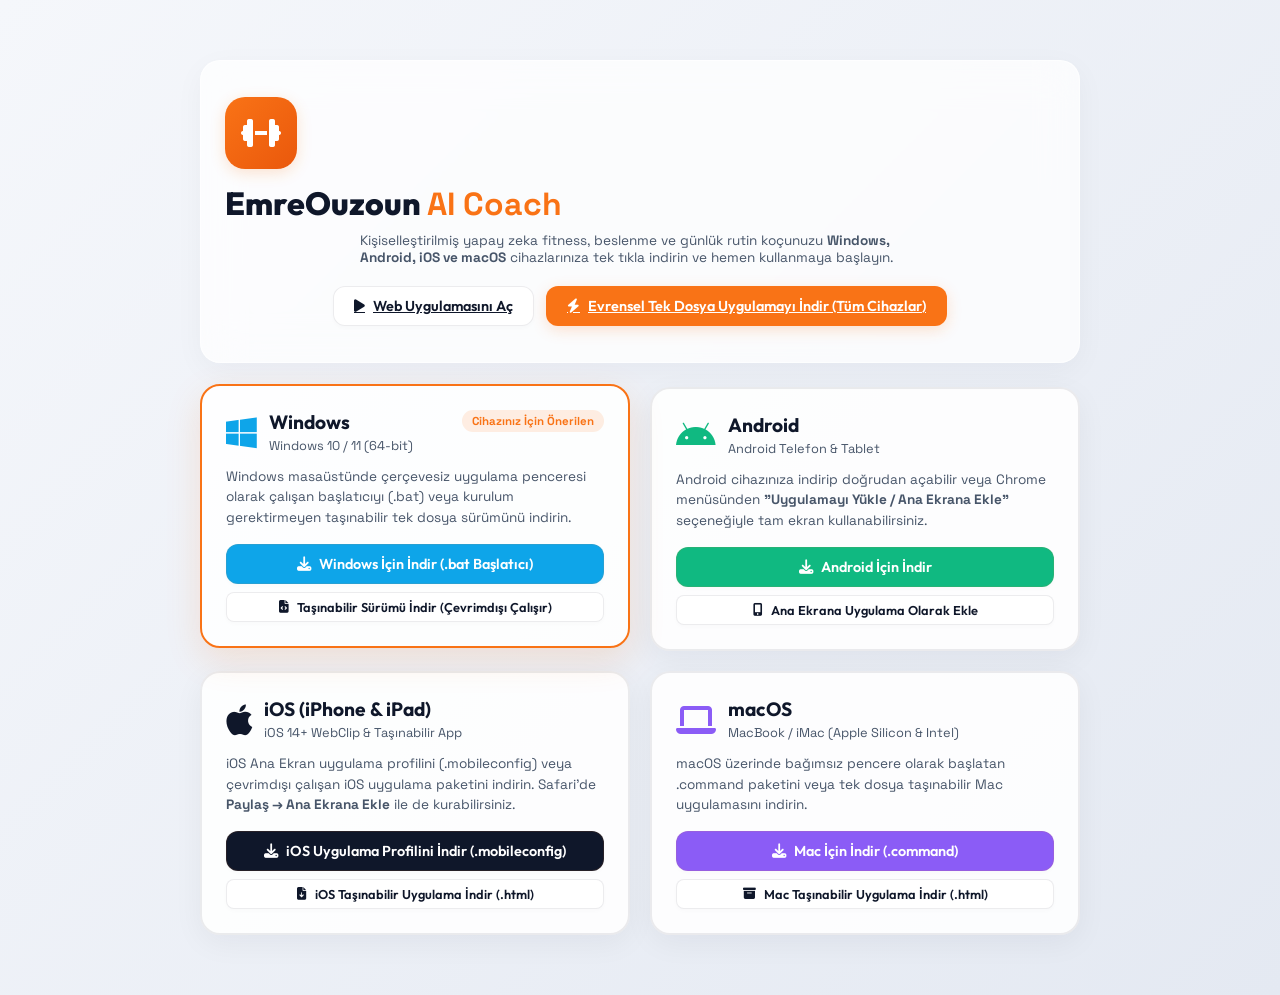
==== download.html @ 8cdd6aea "feat: initial release of AICoaching v2.0 with multi-platform downloads and hybrid SQLite/offline eng" ====
<!DOCTYPE html>
<html lang="tr">
<head>
    <meta charset="UTF-8">
    <meta name="viewport" content="width=device-width, initial-scale=1.0">
    <title>EmreOuzoun AI Coach — İndir (Windows / Android / iOS / Mac)</title>
    <meta name="theme-color" content="#f97316">
    <link rel="apple-touch-icon" href="/icons/icon-192.png">
    <link rel="manifest" href="manifest.json">
    <link href="https://fonts.googleapis.com/css2?family=Outfit:wght@400;600;700;800&family=Space+Grotesk:wght@400;500;600;700&display=swap" rel="stylesheet">
    <link rel="stylesheet" href="https://cdnjs.cloudflare.com/ajax/libs/font-awesome/6.4.0/css/all.min.css">
    <link rel="stylesheet" href="style.css">
    <style>
        .dl-hero {
            max-width: 920px;
            margin: 40px auto;
            padding: 20px;
        }
        .dl-grid {
            display: grid;
            grid-template-columns: repeat(2, 1fr);
            gap: 20px;
            margin-top: 24px;
        }
        @media (max-width: 720px) {
            .dl-grid {
                grid-template-columns: 1fr;
            }
        }
        .dl-card {
            background: rgba(255, 255, 255, 0.88);
            border: 2px solid rgba(15, 23, 42, 0.08);
            border-radius: 20px;
            padding: 24px;
            display: flex;
            flex-direction: column;
            justify-content: space-between;
            gap: 16px;
            box-shadow: 0 8px 30px rgba(15, 23, 42, 0.05);
            transition: transform 0.2s, border-color 0.2s;
        }
        .dl-card:hover, .dl-card.recommended {
            transform: translateY(-3px);
            border-color: var(--neon-orange);
            box-shadow: 0 12px 35px rgba(249, 115, 22, 0.15);
        }
        .badge-rec {
            display: none;
            background: rgba(249, 115, 22, 0.12);
            color: var(--neon-orange);
            font-size: 0.72rem;
            font-weight: 700;
            padding: 4px 10px;
            border-radius: 20px;
        }
        .dl-card.recommended .badge-rec {
            display: inline-block;
        }
    </style>
</head>
<body>
    <div class="dl-hero">
        <div class="glass-card text-center" style="padding: 36px 24px;">
            <div style="width:72px; height:72px; border-radius:20px; background:linear-gradient(135deg, var(--neon-orange), #ea580c); color:#fff; display:inline-flex; align-items:center; justify-content:center; font-size:2rem; margin-bottom:14px; box-shadow:var(--shadow-orange);">
                <i class="fa-solid fa-dumbbell"></i>
            </div>
            <h1 style="font-family:var(--font-header); font-size:2rem; font-weight:800;">EmreOuzoun <span class="text-neon-orange">AI Coach</span></h1>
            <p class="subtitle" style="max-width:560px; margin:8px auto 20px;">
                Kişiselleştirilmiş yapay zeka fitness, beslenme ve günlük rutin koçunuzu <strong>Windows, Android, iOS ve macOS</strong> cihazlarınıza tek tıkla indirin ve hemen kullanmaya başlayın.
            </p>

            <div style="display:flex; justify-content:center; gap:12px; flex-wrap:wrap;">
                <a href="/" class="btn btn-secondary">
                    <i class="fa-solid fa-play"></i> Web Uygulamasını Aç
                </a>
                <a href="/api/download/standalone" download="AICoaching_Portable_App.html" class="btn btn-primary btn-glow">
                    <i class="fa-solid fa-bolt"></i> Evrensel Tek Dosya Uygulamayı İndir (Tüm Cihazlar)
                </a>
                <button id="pwa-direct-btn" class="btn btn-success hidden">
                    <i class="fa-solid fa-mobile-screen"></i> Cihaza Doğrudan Kur (PWA)
                </button>
            </div>
        </div>

        <div class="dl-grid">
            <!-- Windows -->
            <div class="dl-card" id="card-windows">
                <div>
                    <div style="display:flex; justify-content:space-between; align-items:flex-start;">
                        <div style="display:flex; align-items:center; gap:12px;">
                            <i class="fa-brands fa-windows" style="font-size:2.2rem; color:#0ea5e9;"></i>
                            <div>
                                <h3 style="font-family:var(--font-header); font-size:1.2rem;">Windows</h3>
                                <span style="font-size:0.8rem; color:var(--text-secondary);">Windows 10 / 11 (64-bit)</span>
                            </div>
                        </div>
                        <span class="badge-rec">Cihazınız İçin Önerilen</span>
                    </div>
                    <p style="font-size:0.85rem; color:var(--text-secondary); margin-top:12px; line-height:1.5;">
                        Windows masaüstünde çerçevesiz uygulama penceresi olarak çalışan başlatıcıyı (<code>.bat</code>) veya kurulum gerektirmeyen taşınabilir tek dosya sürümünü indirin.
                    </p>
                </div>
                <div style="display:flex; flex-direction:column; gap:8px;">
                    <a href="/api/download/windows" download="AICoaching_Windows_App.bat" class="btn btn-primary" style="text-decoration:none; background:#0ea5e9;">
                        <i class="fa-solid fa-download"></i> Windows İçin İndir (.bat Başlatıcı)
                    </a>
                    <a href="/api/download/standalone" download="AICoaching_Windows_Portable.html" class="btn btn-secondary btn-sm" style="text-decoration:none;">
                        <i class="fa-solid fa-file-code"></i> Taşınabilir Sürümü İndir (Çevrimdışı Çalışır)
                    </a>
                </div>
            </div>

            <!-- Android -->
            <div class="dl-card" id="card-android">
                <div>
                    <div style="display:flex; justify-content:space-between; align-items:flex-start;">
                        <div style="display:flex; align-items:center; gap:12px;">
                            <i class="fa-brands fa-android" style="font-size:2.2rem; color:#10b981;"></i>
                            <div>
                                <h3 style="font-family:var(--font-header); font-size:1.2rem;">Android</h3>
                                <span style="font-size:0.8rem; color:var(--text-secondary);">Android Telefon & Tablet</span>
                            </div>
                        </div>
                        <span class="badge-rec">Cihazınız İçin Önerilen</span>
                    </div>
                    <p style="font-size:0.85rem; color:var(--text-secondary); margin-top:12px; line-height:1.5;">
                        Android cihazınıza indirip doğrudan açabilir veya Chrome menüsünden <strong>"Uygulamayı Yükle / Ana Ekrana Ekle"</strong> seçeneğiyle tam ekran kullanabilirsiniz.
                    </p>
                </div>
                <div style="display:flex; flex-direction:column; gap:8px;">
                    <a href="/api/download/android" download="AICoaching_Android_App.html" class="btn btn-primary" style="text-decoration:none; background:#10b981;">
                        <i class="fa-solid fa-download"></i> Android İçin İndir
                    </a>
                    <button type="button" class="btn btn-secondary btn-sm" onclick="installPWAOrGuide('android')">
                        <i class="fa-solid fa-mobile-screen-button"></i> Ana Ekrana Uygulama Olarak Ekle
                    </button>
                </div>
            </div>

            <!-- iOS -->
            <div class="dl-card" id="card-ios">
                <div>
                    <div style="display:flex; justify-content:space-between; align-items:flex-start;">
                        <div style="display:flex; align-items:center; gap:12px;">
                            <i class="fa-brands fa-apple" style="font-size:2.2rem; color:#0f172a;"></i>
                            <div>
                                <h3 style="font-family:var(--font-header); font-size:1.2rem;">iOS (iPhone & iPad)</h3>
                                <span style="font-size:0.8rem; color:var(--text-secondary);">iOS 14+ WebClip & Taşınabilir App</span>
                            </div>
                        </div>
                        <span class="badge-rec">Cihazınız İçin Önerilen</span>
                    </div>
                    <p style="font-size:0.85rem; color:var(--text-secondary); margin-top:12px; line-height:1.5;">
                        iOS Ana Ekran uygulama profilini (<code>.mobileconfig</code>) veya çevrimdışı çalışan iOS uygulama paketini indirin. Safari'de <strong>Paylaş &rarr; Ana Ekrana Ekle</strong> ile de kurabilirsiniz.
                    </p>
                </div>
                <div style="display:flex; flex-direction:column; gap:8px;">
                    <a href="/api/download/ios" download="AICoaching_iOS.mobileconfig" class="btn btn-primary" style="text-decoration:none; background:#0f172a;">
                        <i class="fa-solid fa-download"></i> iOS Uygulama Profilini İndir (.mobileconfig)
                    </a>
                    <a href="/api/download/standalone" download="AICoaching_iOS_App.html" class="btn btn-secondary btn-sm" style="text-decoration:none;">
                        <i class="fa-solid fa-file-arrow-down"></i> iOS Taşınabilir Uygulama İndir (.html)
                    </a>
                </div>
            </div>

            <!-- macOS -->
            <div class="dl-card" id="card-mac">
                <div>
                    <div style="display:flex; justify-content:space-between; align-items:flex-start;">
                        <div style="display:flex; align-items:center; gap:12px;">
                            <i class="fa-solid fa-laptop" style="font-size:2rem; color:#8b5cf6;"></i>
                            <div>
                                <h3 style="font-family:var(--font-header); font-size:1.2rem;">macOS</h3>
                                <span style="font-size:0.8rem; color:var(--text-secondary);">MacBook / iMac (Apple Silicon & Intel)</span>
                            </div>
                        </div>
                        <span class="badge-rec">Cihazınız İçin Önerilen</span>
                    </div>
                    <p style="font-size:0.85rem; color:var(--text-secondary); margin-top:12px; line-height:1.5;">
                        macOS üzerinde bağımsız pencere olarak başlatan <code>.command</code> paketini veya tek dosya taşınabilir Mac uygulamasını indirin.
                    </p>
                </div>
                <div style="display:flex; flex-direction:column; gap:8px;">
                    <a href="/api/download/mac" download="AICoaching_Mac_App.command" class="btn btn-primary" style="text-decoration:none; background:#8b5cf6;">
                        <i class="fa-solid fa-download"></i> Mac İçin İndir (.command)
                    </a>
                    <a href="/api/download/standalone" download="AICoaching_Mac_App.html" class="btn btn-secondary btn-sm" style="text-decoration:none;">
                        <i class="fa-solid fa-box-archive"></i> Mac Taşınabilir Uygulama İndir (.html)
                    </a>
                </div>
            </div>
        </div>
    </div>

    <script>
        // Cihaz işletim sistemini algıla ve önerilen kartı vurgula
        const ua = navigator.userAgent || "";
        if (/android/i.test(ua)) {
            document.getElementById("card-android")?.classList.add("recommended");
        } else if (/iPad|iPhone|iPod/.test(ua)) {
            document.getElementById("card-ios")?.classList.add("recommended");
        } else if (/Macintosh|Mac OS X/.test(ua)) {
            document.getElementById("card-mac")?.classList.add("recommended");
        } else {
            document.getElementById("card-windows")?.classList.add("recommended");
        }

        let deferredPrompt = null;
        const pwaDirectBtn = document.getElementById("pwa-direct-btn");

        window.addEventListener("beforeinstallprompt", (e) => {
            e.preventDefault();
            deferredPrompt = e;
            pwaDirectBtn?.classList.remove("hidden");
        });

        pwaDirectBtn?.addEventListener("click", async () => {
            if (!deferredPrompt) return;
            deferredPrompt.prompt();
            await deferredPrompt.userChoice;
            deferredPrompt = null;
            pwaDirectBtn.classList.add("hidden");
        });

        function installPWAOrGuide(platform) {
            if (deferredPrompt) {
                deferredPrompt.prompt();
                return;
            }
            if (platform === "android") {
                alert("Android Kurulumu:\n1. Üstteki 'Android İçin İndir' butonuna tıklayıp uygulamayı indirin VEYA\n2. Tarayıcınızın sağ üst köşesindeki (⋮) menüsünden 'Uygulamayı Yükle / Ana ekrana ekle' seçeneğine dokunun.");
            }
        }
    </script>
</body>
</html>
---- style.css ----
/* EO Coach Design System - Modern Light Mode Glassmorphism */

:root {
    --bg-main: #f3f6fa;
    --bg-sidebar: #ffffff;
    --bg-card: rgba(255, 255, 255, 0.75);
    --bg-card-hover: rgba(255, 255, 255, 0.9);
    --border-color: rgba(15, 23, 42, 0.08);
    --border-color-focus: rgba(249, 115, 22, 0.4);
    
    --text-primary: #0f172a;
    --text-secondary: #475569;
    --text-muted: #94a3b8;
    
    --neon-green: #10b981;
    --neon-cyan: #0ea5e9;
    --neon-purple: #8b5cf6;
    --neon-orange: #f97316;
    --neon-red: #ef4444;
    
    --shadow-green: 0 4px 15px rgba(16, 185, 129, 0.15);
    --shadow-cyan: 0 4px 15px rgba(14, 165, 233, 0.15);
    --shadow-purple: 0 4px 15px rgba(139, 92, 246, 0.15);
    --shadow-orange: 0 4px 15px rgba(249, 115, 22, 0.2);
    --shadow-card: 0 8px 30px rgba(15, 23, 42, 0.04);
    
    --font-header: 'Outfit', sans-serif;
    --font-body: 'Space Grotesk', sans-serif;
    
    --protein-color: #f87171;
    --carbs-color: #fbbf24;
    --fat-color: #34d399;
}

* {
    box-sizing: border-box;
    margin: 0;
    padding: 0;
    font-family: var(--font-body);
    transition: background-color 0.25s, border-color 0.25s, box-shadow 0.25s;
    scrollbar-width: thin;
    scrollbar-color: rgba(15, 23, 42, 0.1) transparent;
}

body {
    background: linear-gradient(135deg, #f5f7fb 0%, #e4e9f2 100%);
    color: var(--text-primary);
    min-height: 100vh;
    overflow-x: hidden;
}

/* Scrollbar */
::-webkit-scrollbar {
    width: 6px;
    height: 6px;
}
::-webkit-scrollbar-track {
    background: transparent;
}
::-webkit-scrollbar-thumb {
    background: rgba(15, 23, 42, 0.1);
    border-radius: 4px;
}
::-webkit-scrollbar-thumb:hover {
    background: var(--text-muted);
}

/* App Layout */
.app-container {
    display: flex;
    min-height: 100vh;
    width: 100vw;
}

.sidebar {
    width: 260px;
    background-color: var(--bg-sidebar);
    border-right: 1px solid var(--border-color);
    display: flex;
    flex-direction: column;
    padding: 24px;
    flex-shrink: 0;
    z-index: 10;
    box-shadow: 4px 0 20px rgba(15, 23, 42, 0.02);
}

.logo {
    display: flex;
    align-items: center;
    gap: 12px;
    font-family: var(--font-header);
    font-weight: 800;
    font-size: 1.4rem;
    letter-spacing: 0.5px;
    margin-bottom: 40px;
    color: var(--text-primary);
}

.logo span span {
    color: var(--neon-orange);
    text-shadow: var(--shadow-orange);
}

.nav-menu {
    display: flex;
    flex-direction: column;
    gap: 8px;
    flex-grow: 1;
}

.nav-link {
    display: flex;
    align-items: center;
    gap: 16px;
    padding: 14px 16px;
    color: var(--text-secondary);
    text-decoration: none;
    border-radius: 12px;
    font-size: 0.95rem;
    font-weight: 500;
}

.nav-link:hover {
    background-color: rgba(15, 23, 42, 0.03);
    color: var(--text-primary);
}

.nav-link.active {
    background-color: rgba(249, 115, 22, 0.08);
    color: var(--neon-orange);
    border: 1px solid rgba(249, 115, 22, 0.15);
    font-weight: 600;
}

.nav-link.active i {
    color: var(--neon-orange);
}

.user-badge {
    display: flex;
    align-items: center;
    gap: 12px;
    padding-top: 20px;
    border-top: 1px solid var(--border-color);
    margin-top: auto;
}

.user-badge .avatar {
    width: 42px;
    height: 42px;
    border-radius: 50%;
    background: linear-gradient(135deg, var(--neon-orange), var(--neon-purple));
    display: flex;
    align-items: center;
    justify-content: center;
    color: white;
    font-size: 1.2rem;
}

.user-badge .details {
    display: flex;
    flex-direction: column;
}

.user-badge .name {
    font-family: var(--font-header);
    font-weight: 700;
    font-size: 0.95rem;
    color: var(--text-primary);
}

.user-badge .status {
    font-size: 0.75rem;
    color: var(--text-secondary);
}

/* Main Content Area */
.main-content {
    flex-grow: 1;
    padding: 30px;
    overflow-y: auto;
    max-height: 100vh;
}

.top-header {
    display: flex;
    justify-content: space-between;
    align-items: center;
    margin-bottom: 30px;
}

.date-selector {
    display: flex;
    align-items: center;
    gap: 15px;
    background: var(--bg-sidebar);
    border: 1px solid var(--border-color);
    padding: 8px 16px;
    border-radius: 12px;
    font-family: var(--font-header);
    font-weight: 600;
    box-shadow: var(--shadow-card);
}

.date-selector button {
    background: transparent;
    border: none;
    color: var(--text-secondary);
    cursor: pointer;
    padding: 4px;
    font-size: 0.9rem;
}

.date-selector button:hover {
    color: var(--text-primary);
}

.quick-stats {
    display: flex;
    gap: 16px;
}

.q-stat {
    background: var(--bg-sidebar);
    border: 1px solid var(--border-color);
    padding: 10px 20px;
    border-radius: 12px;
    display: flex;
    flex-direction: column;
    min-width: 100px;
    box-shadow: var(--shadow-card);
}

.q-stat .label {
    font-size: 0.75rem;
    color: var(--text-secondary);
    text-transform: uppercase;
    letter-spacing: 0.5px;
}

.q-stat .val {
    font-family: var(--font-header);
    font-weight: 700;
    font-size: 1.1rem;
    margin-top: 4px;
}

/* Tab Management */
.tab-content {
    display: none;
}

.tab-content.active {
    display: block;
    animation: fadeIn 0.4s ease-out;
}

/* Grid Layout & Cards */
.grid-layout {
    display: grid;
    grid-template-columns: repeat(3, 1fr);
    gap: 24px;
}

.glass-card {
    background: var(--bg-card);
    border: 1px solid rgba(255, 255, 255, 0.6);
    backdrop-filter: blur(20px);
    -webkit-backdrop-filter: blur(20px);
    border-radius: 20px;
    padding: 24px;
    position: relative;
    overflow: hidden;
    box-shadow: var(--shadow-card);
}

.glass-card:hover {
    background: var(--bg-card-hover);
    box-shadow: 0 10px 30px rgba(15, 23, 42, 0.06);
}

.span-2 {
    grid-column: span 2;
}

.card-header {
    display: flex;
    justify-content: space-between;
    align-items: center;
    margin-bottom: 20px;
}

.card-header h3 {
    font-family: var(--font-header);
    font-size: 1.15rem;
    font-weight: 700;
    display: flex;
    align-items: center;
    gap: 10px;
}

.card-header h3 i {
    font-size: 1.1rem;
}

/* Progress bar inside Dashboard */
.dashboard-progress-container {
    display: flex;
    align-items: center;
    gap: 40px;
    padding: 10px 0;
}

.circular-progress-wrapper {
    display: flex;
    flex-direction: column;
    align-items: center;
    gap: 10px;
}

.circular-progress {
    width: 140px;
    height: 140px;
    border-radius: 50%;
    background: conic-gradient(var(--neon-orange) 0deg, var(--border-color) 0deg);
    display: flex;
    align-items: center;
    justify-content: center;
    position: relative;
}

.inner-circle {
    width: 122px;
    height: 122px;
    border-radius: 50%;
    background-color: #ffffff;
    display: flex;
    flex-direction: column;
    align-items: center;
    justify-content: center;
    box-shadow: inset 0 2px 8px rgba(0, 0, 0, 0.05);
}

.inner-circle #dashboard-kcal-taken {
    font-family: var(--font-header);
    font-size: 1.7rem;
    font-weight: 800;
}

.inner-circle .sub {
    font-size: 0.75rem;
    color: var(--text-secondary);
}

.linear-progress-list {
    flex-grow: 1;
    display: flex;
    flex-direction: column;
    gap: 18px;
}

.lp-item {
    display: flex;
    flex-direction: column;
    gap: 6px;
}

.lp-header {
    display: flex;
    justify-content: space-between;
    font-size: 0.85rem;
    font-weight: 600;
}

.lp-bar-bg {
    width: 100%;
    height: 8px;
    background: rgba(15, 23, 42, 0.05);
    border-radius: 4px;
    overflow: hidden;
}

.lp-bar {
    height: 100%;
    border-radius: 4px;
    width: 0%;
    transition: width 0.8s ease-out;
}

/* Color Helpers */
.bg-neon-green { background-color: var(--neon-green); box-shadow: var(--shadow-green); }
.bg-neon-cyan { background-color: var(--neon-cyan); box-shadow: var(--shadow-cyan); }
.bg-neon-purple { background-color: var(--neon-purple); box-shadow: var(--shadow-purple); }
.bg-neon-orange { background-color: var(--neon-orange); box-shadow: var(--shadow-orange); }
.bg-protein { background-color: var(--protein-color); }
.bg-carbs { background-color: var(--carbs-color); }
.bg-fat { background-color: var(--fat-color); }

.text-neon-green { color: var(--neon-green); }
.text-neon-cyan { color: var(--neon-cyan); }
.text-neon-purple { color: var(--neon-purple); }
.text-neon-orange { color: var(--neon-orange); }

/* Coach Message Box */
.coach-tip-card {
    display: flex;
    flex-direction: column;
    justify-content: space-between;
}

.coach-speech-bubble {
    background: rgba(249, 115, 22, 0.05);
    border: 1px solid rgba(249, 115, 22, 0.15);
    padding: 16px;
    border-radius: 16px;
    font-size: 0.9rem;
    line-height: 1.45;
    position: relative;
    margin-bottom: 20px;
    color: var(--text-primary);
}

.coach-speech-bubble::after {
    content: '';
    position: absolute;
    bottom: -10px;
    left: 30px;
    border-width: 10px 10px 0;
    border-style: solid;
    border-color: rgba(249, 115, 22, 0.05) transparent;
    display: block;
    width: 0;
}

.coach-avatar {
    display: flex;
    align-items: center;
    gap: 12px;
    font-family: var(--font-header);
    font-weight: 700;
    font-size: 0.85rem;
}

.coach-avatar i {
    width: 32px;
    height: 32px;
    border-radius: 50%;
    background: var(--neon-orange);
    display: flex;
    align-items: center;
    justify-content: center;
    color: white;
}

/* Charts */
.chart-container {
    height: 220px;
    position: relative;
    width: 100%;
}

/* Macros */
.macro-stats {
    display: flex;
    flex-direction: column;
    gap: 16px;
}

.macro-item {
    display: flex;
    flex-direction: column;
    gap: 6px;
}

.macro-item .m-label {
    font-size: 0.85rem;
    font-weight: 600;
}

.m-bar-wrapper {
    height: 6px;
    background: rgba(15, 23, 42, 0.05);
    border-radius: 3px;
    overflow: hidden;
}

.m-bar {
    height: 100%;
    border-radius: 3px;
}

.m-val {
    font-size: 0.75rem;
    color: var(--text-secondary);
    text-align: right;
}

/* Buttons */
.btn {
    border-radius: 12px;
    padding: 10px 20px;
    font-family: var(--font-header);
    font-weight: 600;
    font-size: 0.9rem;
    cursor: pointer;
    border: 1px solid transparent;
    display: inline-flex;
    align-items: center;
    justify-content: center;
    gap: 8px;
    box-shadow: 0 2px 4px rgba(15, 23, 42, 0.02);
}

.btn-sm {
    padding: 6px 14px;
    font-size: 0.8rem;
    border-radius: 8px;
}

.btn-primary {
    background: var(--neon-orange);
    color: white;
    border-color: rgba(249, 115, 22, 0.1);
}

.btn-primary:hover {
    background: #ea580c;
}

.btn-glow {
    box-shadow: var(--shadow-orange);
}

.btn-glow:hover {
    box-shadow: 0 6px 20px rgba(249, 115, 22, 0.35);
}

.btn-secondary {
    background: #ffffff;
    border: 1px solid rgba(15, 23, 42, 0.08);
    color: var(--text-primary);
}

.btn-secondary:hover {
    background: #f8fafc;
    border-color: rgba(15, 23, 42, 0.15);
}

.btn-success {
    background: linear-gradient(135deg, var(--neon-green), var(--neon-cyan));
    color: white;
    box-shadow: var(--shadow-green);
}

.btn-circle {
    width: 44px;
    height: 44px;
    border-radius: 50%;
    padding: 0;
}

/* Overlay Onboarding */
.overlay {
    position: fixed;
    top: 0;
    left: 0;
    right: 0;
    bottom: 0;
    background: rgba(15, 23, 42, 0.4);
    backdrop-filter: blur(15px);
    -webkit-backdrop-filter: blur(15px);
    z-index: 100;
    display: flex;
    align-items: center;
    justify-content: center;
    padding: 20px;
}

.onboarding-card {
    max-width: 550px;
    width: 100%;
    background: #ffffff;
    border: 1px solid rgba(15, 23, 42, 0.05);
    box-shadow: 0 20px 40px rgba(15, 23, 42, 0.12);
}

.onboarding-card h2 {
    font-family: var(--font-header);
    font-size: 1.7rem;
    font-weight: 800;
    margin-bottom: 8px;
}

.subtitle {
    font-size: 0.85rem;
    color: var(--text-secondary);
    margin-bottom: 24px;
}

/* Form Styles */
form {
    display: flex;
    flex-direction: column;
    gap: 16px;
}

.form-row {
    display: flex;
    gap: 16px;
}

.form-group {
    display: flex;
    flex-direction: column;
    gap: 6px;
    flex: 1;
}

.form-group label {
    font-size: 0.8rem;
    font-weight: 600;
    color: var(--text-secondary);
}

.form-group input,
.form-group select,
.form-group textarea {
    background: #f8fafc;
    border: 1px solid rgba(15, 23, 42, 0.08);
    color: var(--text-primary);
    padding: 12px 16px;
    border-radius: 12px;
    font-size: 0.9rem;
    outline: none;
}

.form-group input:focus,
.form-group select:focus,
.form-group textarea:focus {
    border-color: var(--neon-orange);
    background: #ffffff;
    box-shadow: 0 0 10px rgba(249, 115, 22, 0.1);
}

/* Tags */
.tag {
    font-size: 0.7rem;
    font-weight: 700;
    text-transform: uppercase;
    letter-spacing: 0.5px;
    padding: 4px 10px;
    border-radius: 6px;
}

.tag-neon-orange {
    background-color: rgba(249, 115, 22, 0.08);
    color: var(--neon-orange);
    border: 1px solid rgba(249, 115, 22, 0.15);
}

.tag-neon-purple {
    background-color: rgba(139, 92, 246, 0.08);
    color: var(--neon-purple);
    border: 1px solid rgba(139, 92, 246, 0.15);
}

/* Helper Class */
.hidden {
    display: none !important;
}

.w-100 { width: 100%; }
.mt-10 { margin-top: 10px; }

/* Animations */
@keyframes fadeIn {
    from { opacity: 0; transform: translateY(8px); }
    to { opacity: 1; transform: translateY(0); }
}

.fade-in {
    animation: fadeIn 0.4s ease-out;
}

/* TIMELINE ROUTINE TAB STYLING */
.routine-timeline {
    position: relative;
    padding-left: 30px;
    margin-top: 20px;
}

.routine-timeline::before {
    content: '';
    position: absolute;
    left: 7px;
    top: 0;
    bottom: 0;
    width: 2px;
    background: rgba(15, 23, 42, 0.06);
}

.routine-item {
    position: relative;
    padding-bottom: 24px;
    display: flex;
    justify-content: space-between;
    align-items: center;
}

.routine-item::before {
    content: '';
    position: absolute;
    left: -27px;
    top: 6px;
    width: 14px;
    height: 14px;
    border-radius: 50%;
    background: #ffffff;
    border: 3px solid var(--neon-cyan);
    z-index: 2;
    transition: all 0.3s;
}

.routine-item.completed::before {
    background: var(--neon-green);
    border-color: var(--neon-green);
}

.routine-details {
    display: flex;
    gap: 15px;
    align-items: center;
}

.routine-time {
    font-family: var(--font-header);
    font-weight: 700;
    font-size: 0.95rem;
    color: var(--neon-cyan);
    min-width: 50px;
}

.routine-text {
    font-size: 0.9rem;
    font-weight: 500;
    color: var(--text-primary);
}

.routine-item.completed .routine-text {
    color: var(--text-muted);
    text-decoration: line-through;
}

.routine-actions {
    display: flex;
    gap: 10px;
}

.routine-assistant textarea {
    width: 100%;
    resize: none;
    border-radius: 12px;
    padding: 12px;
    font-size: 0.85rem;
}

/* WORKOUT TAB STYLING */
.exercise-list {
    display: flex;
    flex-direction: column;
    gap: 20px;
    margin-top: 15px;
}

.template-buttons {
    display: flex;
    gap: 10px;
    margin-top: 10px;
}

.exercise-card {
    background: #ffffff;
    border: 1px solid rgba(15, 23, 42, 0.05);
    border-radius: 16px;
    padding: 18px;
    box-shadow: 0 4px 15px rgba(15, 23, 42, 0.01);
}

.exercise-header {
    display: flex;
    justify-content: space-between;
    align-items: center;
    margin-bottom: 12px;
    font-family: var(--font-header);
}

.exercise-header h4 {
    font-size: 1.05rem;
    font-weight: 700;
    color: var(--text-primary);
}

.btn-icon {
    background: transparent;
    border: none;
    color: var(--text-muted);
    cursor: pointer;
    font-size: 0.95rem;
    padding: 4px;
}

.btn-icon:hover {
    color: var(--neon-red);
}

.sets-table {
    width: 100%;
    border-collapse: collapse;
}

.sets-table th {
    font-size: 0.75rem;
    color: var(--text-secondary);
    text-transform: uppercase;
    text-align: center;
    padding: 6px;
    font-weight: 700;
}

.sets-table td {
    padding: 6px;
    text-align: center;
}

.sets-table input {
    background: #f8fafc;
    border: 1px solid rgba(15, 23, 42, 0.08);
    color: var(--text-primary);
    width: 60px;
    padding: 6px;
    border-radius: 8px;
    text-align: center;
    outline: none;
}

.sets-table input:focus {
    border-color: var(--neon-orange);
}

.btn-add-set {
    margin-top: 10px;
    background: transparent;
    border: 1px dashed rgba(15, 23, 42, 0.1);
    color: var(--text-secondary);
    font-size: 0.75rem;
    padding: 8px;
    border-radius: 8px;
    cursor: pointer;
    width: 100%;
}

.btn-add-set:hover {
    border-color: var(--neon-orange);
    color: var(--neon-orange);
}

.empty-state {
    display: flex;
    flex-direction: column;
    align-items: center;
    gap: 12px;
    padding: 40px 20px;
    color: var(--text-secondary);
    text-align: center;
}

.empty-state i {
    font-size: 2.2rem;
    color: var(--text-muted);
}

.empty-state-sm {
    text-align: center;
    color: var(--text-muted);
    padding: 20px 10px;
    font-size: 0.85rem;
}

/* Advisor */
#overload-tips {
    display: flex;
    flex-direction: column;
    gap: 12px;
    margin-top: 15px;
}

.overload-tip-item {
    background: rgba(249, 115, 22, 0.03);
    border-left: 3px solid var(--neon-orange);
    padding: 12px;
    border-radius: 0 10px 10px 0;
    font-size: 0.85rem;
}

.overload-tip-item .title {
    font-weight: 700;
    color: var(--text-primary);
    margin-bottom: 4px;
}

.overload-tip-item .tip {
    color: var(--text-secondary);
}

/* NUTRITION TAB STYLING */
.ai-food-parser-box {
    background: rgba(139, 92, 246, 0.03);
    border: 1px solid rgba(139, 92, 246, 0.12);
    border-radius: 16px;
    padding: 16px;
    margin-bottom: 24px;
}

.ai-input-header {
    display: flex;
    justify-content: space-between;
    align-items: center;
    margin-bottom: 8px;
}

.ai-input-header h4 {
    font-family: var(--font-header);
    font-weight: 700;
    font-size: 0.95rem;
}

.ai-input-row {
    display: flex;
    gap: 10px;
}

.ai-input-row input {
    flex-grow: 1;
    background: #ffffff;
    border: 1px solid rgba(15, 23, 42, 0.08);
    color: var(--text-primary);
    padding: 12px;
    border-radius: 12px;
    outline: none;
    font-size: 0.85rem;
}

.ai-input-row input:focus {
    border-color: var(--neon-purple);
}

.nutrition-split {
    display: grid;
    grid-template-columns: 1fr 1fr;
    gap: 30px;
    margin-bottom: 24px;
}

.quick-add-nutrition {
    display: flex;
    flex-direction: column;
    gap: 12px;
}

.quick-buttons {
    display: flex;
    flex-direction: column;
    gap: 10px;
}

.btn-quick {
    width: 100%;
    text-align: left;
    justify-content: flex-start;
    font-size: 0.85rem;
    padding: 12px 16px;
}

.meals-logged-list {
    margin-top: 20px;
}

.meals-table {
    width: 100%;
    border-collapse: collapse;
    margin-top: 10px;
}

.meals-table th {
    text-align: left;
    padding: 10px;
    font-size: 0.8rem;
    color: var(--text-secondary);
    border-bottom: 1px solid var(--border-color);
}

.meals-table td {
    padding: 10px;
    font-size: 0.85rem;
    border-bottom: 1px solid var(--border-color);
}

/* Water glass simulator */
.water-tracker-content {
    display: flex;
    flex-direction: column;
    align-items: center;
    gap: 20px;
    margin-top: 10px;
}

.water-glass-display {
    width: 90px;
    height: 120px;
    border: 3px solid rgba(15, 23, 42, 0.08);
    border-top: none;
    border-radius: 0 0 16px 16px;
    position: relative;
    overflow: hidden;
    display: flex;
    align-items: center;
    justify-content: center;
    box-shadow: inset 0 2px 10px rgba(0, 0, 0, 0.02);
    background: #ffffff;
}

.water-level {
    position: absolute;
    bottom: 0;
    left: 0;
    right: 0;
    height: 0%;
    background: linear-gradient(0deg, rgba(14, 165, 233, 0.6) 0%, rgba(14, 165, 233, 0.85) 100%);
    box-shadow: 0 0 10px rgba(14, 165, 233, 0.2);
    transition: height 0.5s ease-out;
}

.water-text {
    z-index: 2;
    font-family: var(--font-header);
    font-weight: 800;
    font-size: 1.1rem;
    color: var(--text-primary);
}

.water-controls {
    display: flex;
    gap: 16px;
}

/* RECOVERY TAB (Conversational Button Selector) */
.recovery-form {
    display: flex;
    flex-direction: column;
    gap: 22px;
}

.button-selector-group {
    background: #ffffff;
    border: 1px solid rgba(15, 23, 42, 0.05);
    padding: 16px;
    border-radius: 12px;
    box-shadow: 0 2px 8px rgba(15, 23, 42, 0.01);
}

.button-selector-group label {
    font-family: var(--font-header);
    font-weight: 700;
    font-size: 0.95rem;
    margin-bottom: 12px;
    display: block;
}

.btn-selector {
    display: grid;
    grid-template-columns: repeat(4, 1fr);
    gap: 10px;
}

.select-btn {
    background: #f8fafc;
    border: 1px solid rgba(15, 23, 42, 0.08);
    color: var(--text-secondary);
    padding: 12px 6px;
    border-radius: 10px;
    cursor: pointer;
    font-size: 0.8rem;
    font-weight: 600;
    text-align: center;
    display: flex;
    flex-direction: column;
    align-items: center;
    gap: 6px;
}

.select-btn i {
    font-size: 1.3rem;
}

.select-btn:hover {
    background: rgba(15, 23, 42, 0.02);
    color: var(--text-primary);
}

.select-btn.active {
    background: rgba(249, 115, 22, 0.08);
    border-color: var(--neon-orange);
    color: var(--neon-orange);
    box-shadow: var(--shadow-orange);
}

/* DOMS Grid */
.doms-grid {
    display: grid;
    grid-template-columns: repeat(2, 1fr);
    gap: 10px;
    margin-top: 15px;
}

.doms-btn {
    background: #ffffff;
    border: 1px solid rgba(15, 23, 42, 0.08);
    color: var(--text-secondary);
    padding: 10px;
    border-radius: 10px;
    cursor: pointer;
    font-size: 0.85rem;
    text-align: center;
    font-weight: 600;
}

.doms-btn:hover {
    background: #f8fafc;
    color: var(--text-primary);
}

.doms-btn.active {
    background: rgba(239, 68, 68, 0.08);
    border-color: var(--neon-red);
    color: var(--neon-red);
}

/* AI COACH CHAT STYLING */
.chat-card {
    height: 520px;
    display: flex;
    flex-direction: column;
}

.ai-status {
    display: flex;
    align-items: center;
    gap: 12px;
}

.status-subtitle {
    font-size: 0.75rem;
    color: var(--text-secondary);
}

.pulsing-dot {
    width: 8px;
    height: 8px;
    border-radius: 50%;
    animation: pulse 1.5s infinite;
}

@keyframes pulse {
    0% { transform: scale(0.9); opacity: 0.5; box-shadow: 0 0 0 0 rgba(249, 115, 22, 0.4); }
    70% { transform: scale(1); opacity: 1; box-shadow: 0 0 0 6px rgba(249, 115, 22, 0); }
    100% { transform: scale(0.9); opacity: 0.5; box-shadow: 0 0 0 0 rgba(249, 115, 22, 0); }
}

.chat-messages {
    flex-grow: 1;
    overflow-y: auto;
    display: flex;
    flex-direction: column;
    gap: 16px;
    padding: 10px;
    margin: 15px 0;
    border-top: 1px solid var(--border-color);
    border-bottom: 1px solid var(--border-color);
}

.message {
    display: flex;
    gap: 12px;
    max-width: 80%;
    animation: fadeIn 0.3s ease-out;
}

.message.ai {
    align-self: flex-start;
}

.message.user {
    align-self: flex-end;
    flex-direction: row-reverse;
}

.msg-avatar {
    width: 32px;
    height: 32px;
    border-radius: 50%;
    display: flex;
    align-items: center;
    justify-content: center;
    flex-shrink: 0;
    font-size: 0.85rem;
    color: white;
}

.message.ai .msg-avatar {
    background: var(--neon-purple);
}

.message.user .msg-avatar {
    background: var(--neon-orange);
}

.msg-text {
    background: #ffffff;
    border: 1px solid rgba(15, 23, 42, 0.05);
    padding: 12px 16px;
    border-radius: 16px;
    font-size: 0.9rem;
    line-height: 1.45;
    box-shadow: 0 2px 10px rgba(15, 23, 42, 0.02);
}

.message.ai .msg-text {
    border-top-left-radius: 4px;
    background: rgba(139, 92, 246, 0.04);
    border-color: rgba(139, 92, 246, 0.08);
}

.message.user .msg-text {
    border-top-right-radius: 4px;
    background: rgba(249, 115, 22, 0.04);
    border-color: rgba(249, 115, 22, 0.08);
}

.chat-input-area {
    display: flex;
    gap: 10px;
}

.chat-input-area input {
    flex-grow: 1;
    background: #ffffff;
    border: 1px solid rgba(15, 23, 42, 0.08);
    color: var(--text-primary);
    padding: 12px 18px;
    border-radius: 12px;
    outline: none;
    font-size: 0.9rem;
}

.chat-input-area input:focus {
    border-color: var(--neon-orange);
}

/* AI Insights metrics */
.insights-content {
    display: flex;
    flex-direction: column;
    gap: 16px;
    margin-top: 15px;
}

.insight-metric {
    display: flex;
    justify-content: space-between;
    align-items: center;
    font-size: 0.85rem;
}

.insight-metric .label {
    color: var(--text-secondary);
}

.insight-metric .val {
    font-family: var(--font-header);
    font-weight: 700;
    color: var(--neon-orange);
}

.divider {
    border: none;
    border-top: 1px solid var(--border-color);
    margin: 10px 0;
}

.insight-tip-box {
    background: rgba(249, 115, 22, 0.02);
    border: 1px solid rgba(249, 115, 22, 0.08);
    border-radius: 12px;
    padding: 12px;
}

.insight-tip-box .tip-title {
    font-size: 0.85rem;
    font-weight: 700;
    color: var(--neon-orange);
    display: flex;
    align-items: center;
    gap: 6px;
    margin-bottom: 6px;
}

.insight-tip-box p {
    font-size: 0.8rem;
    line-height: 1.4;
    color: var(--text-secondary);
}

/* Settings */
.password-input-wrapper {
    display: flex;
    gap: 10px;
}

.password-input-wrapper input {
    flex-grow: 1;
}

/* Modals */
.modal-overlay {
    position: fixed;
    top: 0;
    left: 0;
    right: 0;
    bottom: 0;
    background: rgba(15, 23, 42, 0.3);
    backdrop-filter: blur(8px);
    -webkit-backdrop-filter: blur(8px);
    z-index: 50;
    display: flex;
    align-items: center;
    justify-content: center;
    padding: 20px;
}

.modal-card {
    max-width: 400px;
    width: 100%;
    background: #ffffff;
    box-shadow: 0 15px 40px rgba(15, 23, 42, 0.15);
}

.modal-card h3 {
    font-family: var(--font-header);
    font-size: 1.2rem;
    margin-bottom: 16px;
}

.modal-buttons {
    display: flex;
    justify-content: flex-end;
    gap: 10px;
    margin-top: 20px;
}

/* Responsive Rules */
@media (max-width: 1024px) {
    .grid-layout {
        grid-template-columns: repeat(2, 1fr);
    }
    .span-2 {
        grid-column: span 2;
    }
}

@media (max-width: 768px) {
    .app-container {
        flex-direction: column;
    }
    
    .sidebar {
        width: 100%;
        border-right: none;
        border-bottom: 1px solid var(--border-color);
        padding: 16px;
    }
    
    .logo {
        margin-bottom: 16px;
        justify-content: center;
    }
    
    .nav-menu {
        flex-direction: row;
        overflow-x: auto;
        padding-bottom: 8px;
        gap: 6px;
    }
    
    .nav-link {
        padding: 8px 12px;
        font-size: 0.85rem;
        white-space: nowrap;
    }
    
    .user-badge {
        display: none;
    }
    
    .main-content {
        padding: 16px;
    }
    
    .top-header {
        flex-direction: column;
        gap: 16px;
        align-items: stretch;
    }
    
    .date-selector {
        justify-content: center;
    }
    
    .quick-stats {
        justify-content: space-between;
    }
    
    .grid-layout {
        grid-template-columns: 1fr;
    }
    
    .span-2 {
        grid-column: span 1;
    }
    
    .nutrition-split {
        grid-template-columns: 1fr;
    }
    
    .btn-selector {
        grid-template-columns: repeat(2, 1fr);
    }
}

/* Social Table & Leaderboard */
.social-table {
    width: 100%;
}
.social-table th {
    font-size: 0.8rem;
    color: var(--text-secondary);
    text-transform: uppercase;
    padding: 12px 10px;
    border-bottom: 2px solid var(--border-color);
}
.social-table td {
    padding: 12px 10px;
    border-bottom: 1px solid var(--border-color);
    font-size: 0.9rem;
    vertical-align: middle;
}
.social-table tbody tr {
    transition: background-color 0.2s;
}
.social-table tbody tr:hover {
    background-color: rgba(255, 255, 255, 0.45);
    cursor: pointer;
}
.pr-badge {
    background: linear-gradient(135deg, var(--neon-orange), #ea580c);
    color: white;
    padding: 4px 10px;
    border-radius: 12px;
    font-size: 0.8rem;
    font-weight: 700;
    display: inline-block;
    box-shadow: 0 2px 6px rgba(249, 115, 22, 0.2);
}
.social-user-avatar {
    width: 32px;
    height: 32px;
    border-radius: 50%;
    background: rgba(139, 92, 246, 0.1);
    color: var(--neon-purple);
    display: inline-flex;
    align-items: center;
    justify-content: center;
    margin-right: 8px;
    font-weight: 700;
}
.social-user-cell {
    display: flex;
    align-items: center;
}

/* Animations */
@keyframes scaleUp {
    from { opacity: 0; transform: scale(0.95); }
    to { opacity: 1; transform: scale(1); }
}
.animate-scale-up {
    animation: scaleUp 0.3s ease-out;
}
.animate-slide-up {
    animation: fadeIn 0.4s ease-out;
}

/* Onboarding Quiz Cards & Multi-step CSS */
.hidden {
    display: none !important;
}
.quiz-card {
    backdrop-filter: blur(25px);
    -webkit-backdrop-filter: blur(25px);
}
.quiz-options-grid {
    display: grid;
    grid-template-columns: repeat(2, 1fr);
    gap: 12px;
    margin-top: 10px;
}
@media (max-width: 580px) {
    .quiz-options-grid {
        grid-template-columns: 1fr;
    }
}
.option-card {
    background: rgba(255, 255, 255, 0.45);
    border: 1.5px solid var(--border-color);
    border-radius: 14px;
    padding: 14px;
    cursor: pointer;
    transition: all 0.2s ease-in-out;
    display: flex;
    flex-direction: column;
    gap: 6px;
    text-align: left;
}
.option-card:hover {
    background: rgba(255, 255, 255, 0.7);
    border-color: rgba(249, 115, 22, 0.3);
    transform: translateY(-2px);
}
.option-card.active {
    background: rgba(249, 115, 22, 0.06);
    border-color: var(--neon-orange);
    box-shadow: 0 4px 15px rgba(249, 115, 22, 0.1);
}
.option-card.active .icon i {
    color: var(--neon-orange);
    text-shadow: var(--shadow-orange);
}
.option-card .icon {
    font-size: 1.4rem;
    margin-bottom: 2px;
}
.option-card .title {
    font-family: var(--font-header);
    font-weight: 700;
    font-size: 0.95rem;
    color: var(--text-primary);
}
.option-card .desc {
    font-size: 0.75rem;
    color: var(--text-secondary);
    line-height: 1.4;
}
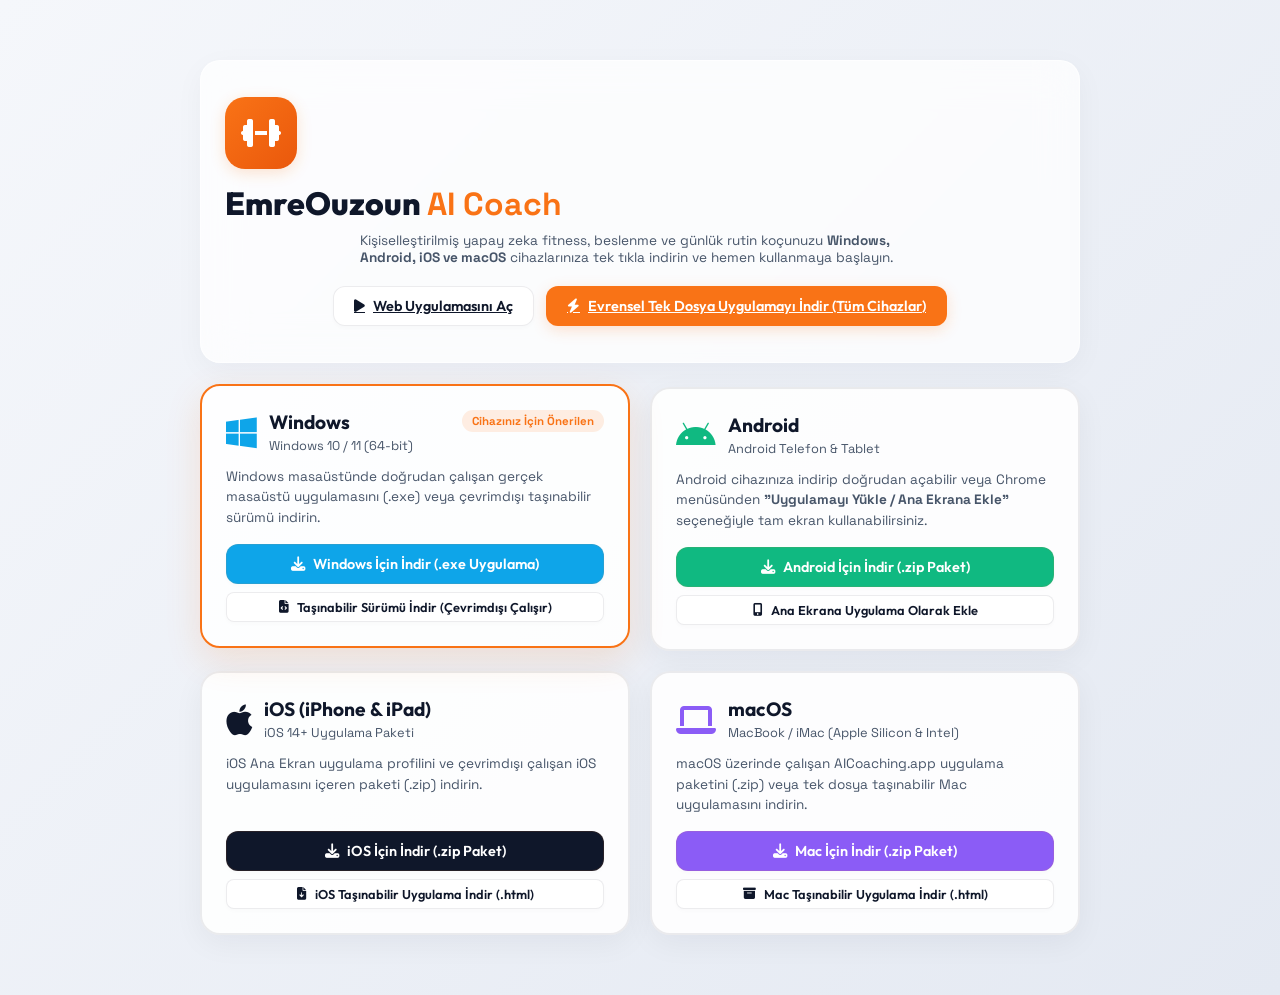
==== commit da66f9a7: "feat: add compiled Windows .exe, platform .zip bundles, MIT LICENSE, and comprehensive architecture " ====
--- a/download.html
+++ b/download.html
@@ -97,12 +97,12 @@
                         <span class="badge-rec">Cihazınız İçin Önerilen</span>
                     </div>
                     <p style="font-size:0.85rem; color:var(--text-secondary); margin-top:12px; line-height:1.5;">
-                        Windows masaüstünde çerçevesiz uygulama penceresi olarak çalışan başlatıcıyı (<code>.bat</code>) veya kurulum gerektirmeyen taşınabilir tek dosya sürümünü indirin.
-                    </p>
-                </div>
-                <div style="display:flex; flex-direction:column; gap:8px;">
-                    <a href="/api/download/windows" download="AICoaching_Windows_App.bat" class="btn btn-primary" style="text-decoration:none; background:#0ea5e9;">
-                        <i class="fa-solid fa-download"></i> Windows İçin İndir (.bat Başlatıcı)
+                        Windows masaüstünde doğrudan çalışan gerçek masaüstü uygulamasını (<code>.exe</code>) veya çevrimdışı taşınabilir sürümü indirin.
+                    </p>
+                </div>
+                <div style="display:flex; flex-direction:column; gap:8px;">
+                    <a href="/api/download/windows" download="AICoaching_Windows.exe" class="btn btn-primary" style="text-decoration:none; background:#0ea5e9;">
+                        <i class="fa-solid fa-download"></i> Windows İçin İndir (.exe Uygulama)
                     </a>
                     <a href="/api/download/standalone" download="AICoaching_Windows_Portable.html" class="btn btn-secondary btn-sm" style="text-decoration:none;">
                         <i class="fa-solid fa-file-code"></i> Taşınabilir Sürümü İndir (Çevrimdışı Çalışır)
@@ -128,8 +128,8 @@
                     </p>
                 </div>
                 <div style="display:flex; flex-direction:column; gap:8px;">
-                    <a href="/api/download/android" download="AICoaching_Android_App.html" class="btn btn-primary" style="text-decoration:none; background:#10b981;">
-                        <i class="fa-solid fa-download"></i> Android İçin İndir
+                    <a href="/api/download/android" download="AICoaching_Android.zip" class="btn btn-primary" style="text-decoration:none; background:#10b981;">
+                        <i class="fa-solid fa-download"></i> Android İçin İndir (.zip Paket)
                     </a>
                     <button type="button" class="btn btn-secondary btn-sm" onclick="installPWAOrGuide('android')">
                         <i class="fa-solid fa-mobile-screen-button"></i> Ana Ekrana Uygulama Olarak Ekle
@@ -145,18 +145,18 @@
                             <i class="fa-brands fa-apple" style="font-size:2.2rem; color:#0f172a;"></i>
                             <div>
                                 <h3 style="font-family:var(--font-header); font-size:1.2rem;">iOS (iPhone & iPad)</h3>
-                                <span style="font-size:0.8rem; color:var(--text-secondary);">iOS 14+ WebClip & Taşınabilir App</span>
-                            </div>
-                        </div>
-                        <span class="badge-rec">Cihazınız İçin Önerilen</span>
-                    </div>
-                    <p style="font-size:0.85rem; color:var(--text-secondary); margin-top:12px; line-height:1.5;">
-                        iOS Ana Ekran uygulama profilini (<code>.mobileconfig</code>) veya çevrimdışı çalışan iOS uygulama paketini indirin. Safari'de <strong>Paylaş &rarr; Ana Ekrana Ekle</strong> ile de kurabilirsiniz.
-                    </p>
-                </div>
-                <div style="display:flex; flex-direction:column; gap:8px;">
-                    <a href="/api/download/ios" download="AICoaching_iOS.mobileconfig" class="btn btn-primary" style="text-decoration:none; background:#0f172a;">
-                        <i class="fa-solid fa-download"></i> iOS Uygulama Profilini İndir (.mobileconfig)
+                                <span style="font-size:0.8rem; color:var(--text-secondary);">iOS 14+ Uygulama Paketi</span>
+                            </div>
+                        </div>
+                        <span class="badge-rec">Cihazınız İçin Önerilen</span>
+                    </div>
+                    <p style="font-size:0.85rem; color:var(--text-secondary); margin-top:12px; line-height:1.5;">
+                        iOS Ana Ekran uygulama profilini ve çevrimdışı çalışan iOS uygulamasını içeren paketi (<code>.zip</code>) indirin.
+                    </p>
+                </div>
+                <div style="display:flex; flex-direction:column; gap:8px;">
+                    <a href="/api/download/ios" download="AICoaching_iOS.zip" class="btn btn-primary" style="text-decoration:none; background:#0f172a;">
+                        <i class="fa-solid fa-download"></i> iOS İçin İndir (.zip Paket)
                     </a>
                     <a href="/api/download/standalone" download="AICoaching_iOS_App.html" class="btn btn-secondary btn-sm" style="text-decoration:none;">
                         <i class="fa-solid fa-file-arrow-down"></i> iOS Taşınabilir Uygulama İndir (.html)
@@ -178,12 +178,12 @@
                         <span class="badge-rec">Cihazınız İçin Önerilen</span>
                     </div>
                     <p style="font-size:0.85rem; color:var(--text-secondary); margin-top:12px; line-height:1.5;">
-                        macOS üzerinde bağımsız pencere olarak başlatan <code>.command</code> paketini veya tek dosya taşınabilir Mac uygulamasını indirin.
-                    </p>
-                </div>
-                <div style="display:flex; flex-direction:column; gap:8px;">
-                    <a href="/api/download/mac" download="AICoaching_Mac_App.command" class="btn btn-primary" style="text-decoration:none; background:#8b5cf6;">
-                        <i class="fa-solid fa-download"></i> Mac İçin İndir (.command)
+                        macOS üzerinde çalışan <code>AICoaching.app</code> uygulama paketini (<code>.zip</code>) veya tek dosya taşınabilir Mac uygulamasını indirin.
+                    </p>
+                </div>
+                <div style="display:flex; flex-direction:column; gap:8px;">
+                    <a href="/api/download/mac" download="AICoaching_macOS.zip" class="btn btn-primary" style="text-decoration:none; background:#8b5cf6;">
+                        <i class="fa-solid fa-download"></i> Mac İçin İndir (.zip Paket)
                     </a>
                     <a href="/api/download/standalone" download="AICoaching_Mac_App.html" class="btn btn-secondary btn-sm" style="text-decoration:none;">
                         <i class="fa-solid fa-box-archive"></i> Mac Taşınabilir Uygulama İndir (.html)
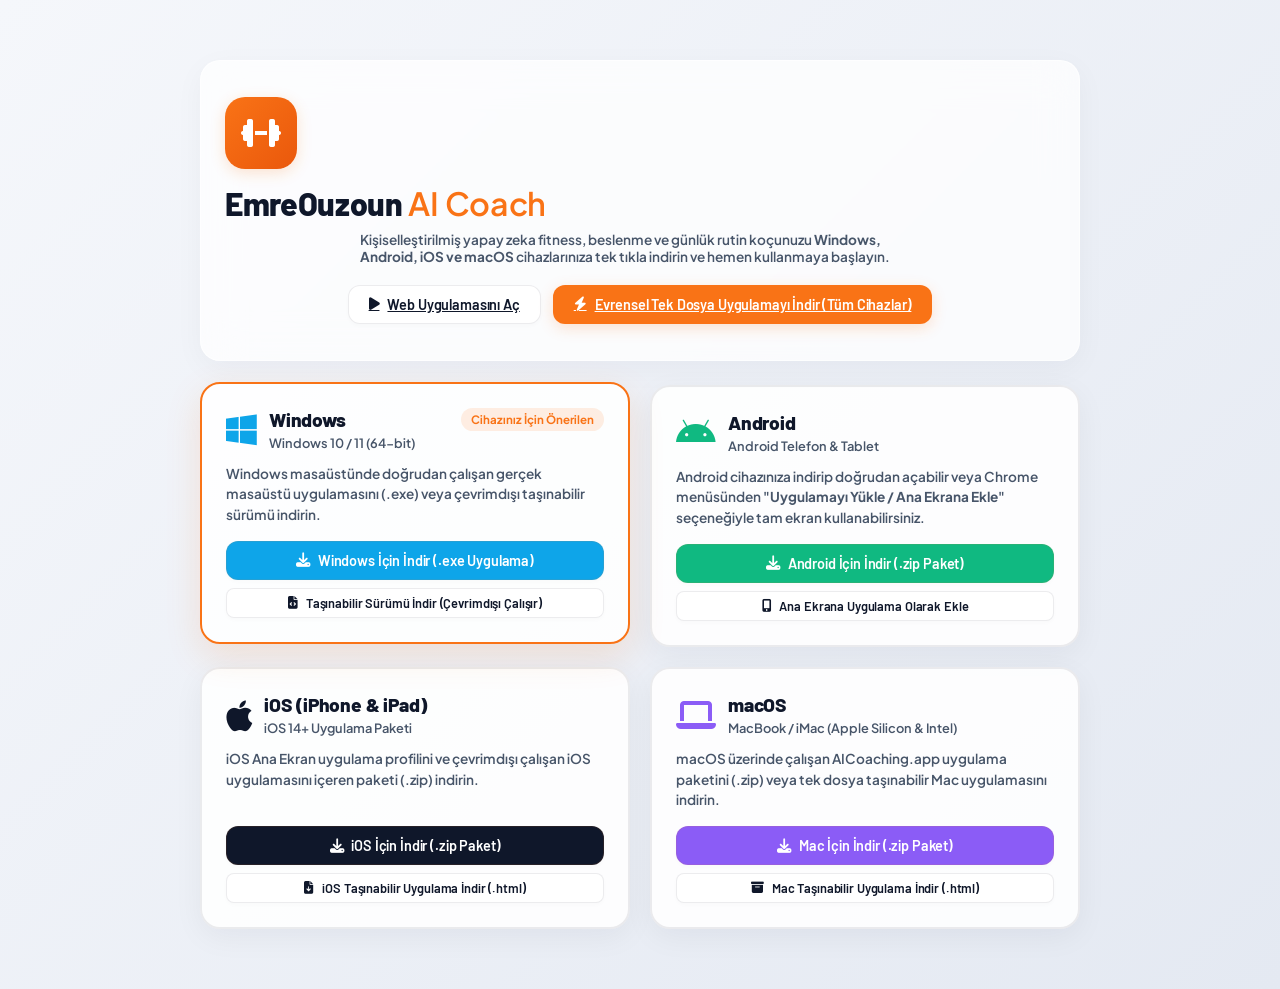
==== commit 4c3754f5: "docs: add Privacy & API Key Security section to README and update bold typography" ====
--- a/download.html
+++ b/download.html
@@ -7,7 +7,7 @@
     <meta name="theme-color" content="#f97316">
     <link rel="apple-touch-icon" href="/icons/icon-192.png">
     <link rel="manifest" href="manifest.json">
-    <link href="https://fonts.googleapis.com/css2?family=Outfit:wght@400;600;700;800&family=Space+Grotesk:wght@400;500;600;700&display=swap" rel="stylesheet">
+    <link href="https://fonts.googleapis.com/css2?family=Barlow:wght@700;800;900&family=Plus+Jakarta+Sans:wght@600;700;800&display=swap" rel="stylesheet">
     <link rel="stylesheet" href="https://cdnjs.cloudflare.com/ajax/libs/font-awesome/6.4.0/css/all.min.css">
     <link rel="stylesheet" href="style.css">
     <style>
--- a/style.css
+++ b/style.css
@@ -24,8 +24,8 @@
     --shadow-orange: 0 4px 15px rgba(249, 115, 22, 0.2);
     --shadow-card: 0 8px 30px rgba(15, 23, 42, 0.04);
     
-    --font-header: 'Outfit', sans-serif;
-    --font-body: 'Space Grotesk', sans-serif;
+    --font-header: 'Barlow', sans-serif;
+    --font-body: 'Plus Jakarta Sans', sans-serif;
     
     --protein-color: #f87171;
     --carbs-color: #fbbf24;
@@ -45,8 +45,19 @@
 body {
     background: linear-gradient(135deg, #f5f7fb 0%, #e4e9f2 100%);
     color: var(--text-primary);
+    font-weight: 600;
     min-height: 100vh;
     overflow-x: hidden;
+}
+
+h1, h2, h3, h4, .logo, .nav-link, .btn, .q-stat .val {
+    font-family: var(--font-header);
+    font-weight: 800;
+    letter-spacing: -0.01em;
+}
+
+p, span, label, input, select, textarea, td, th {
+    font-weight: 600;
 }
 
 /* Scrollbar */
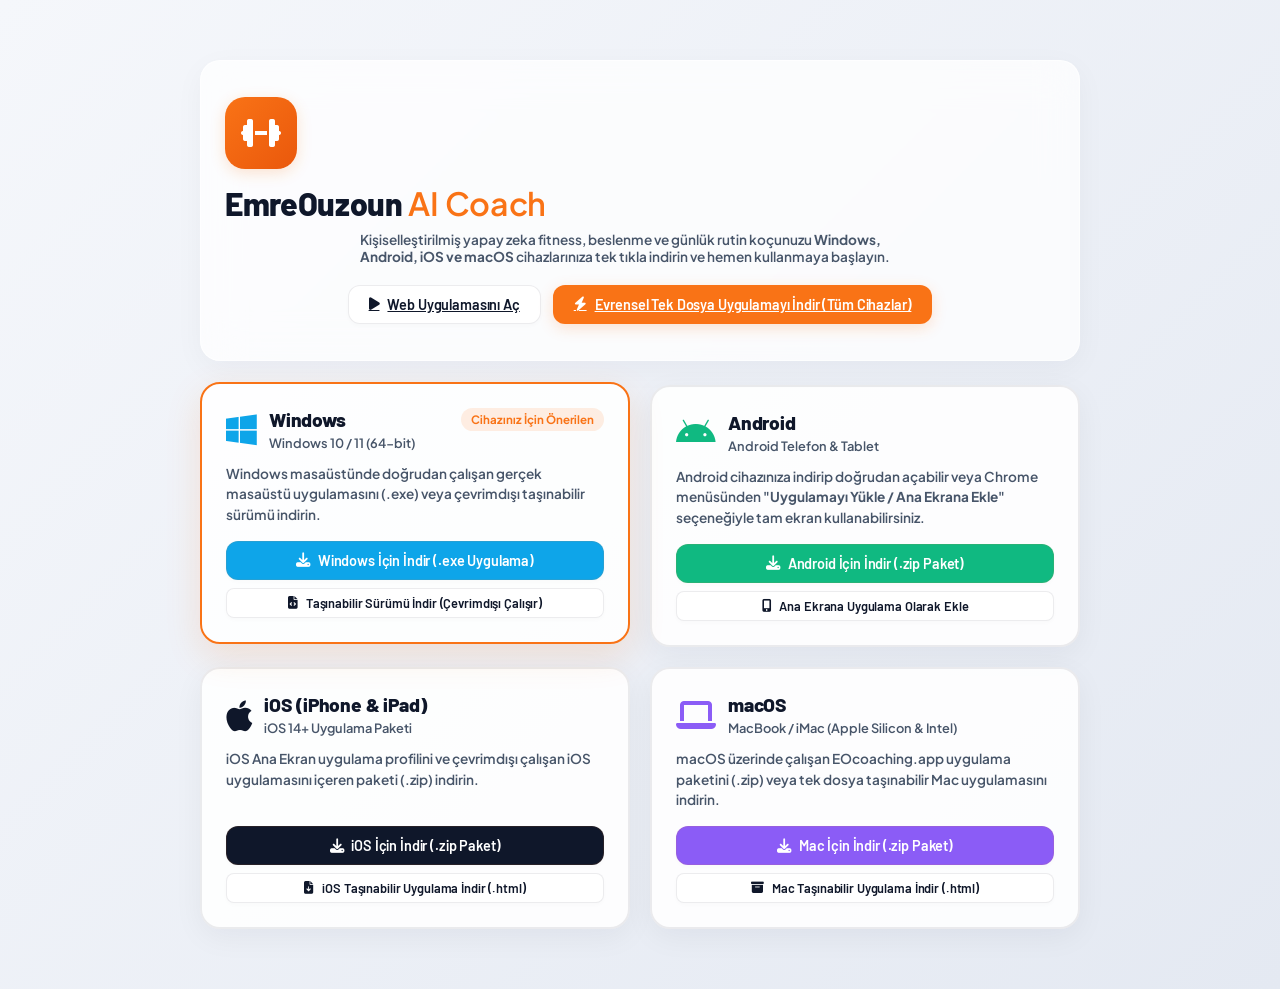
==== commit 902d4016: "fix: clean EOcoaching<OS> filenames, fresh login per launch, and multi-OS icons" ====
--- a/download.html
+++ b/download.html
@@ -5,6 +5,7 @@
     <meta name="viewport" content="width=device-width, initial-scale=1.0">
     <title>EmreOuzoun AI Coach — İndir (Windows / Android / iOS / Mac)</title>
     <meta name="theme-color" content="#f97316">
+    <link rel="icon" type="image/png" href="/icons/icon-192.png">
     <link rel="apple-touch-icon" href="/icons/icon-192.png">
     <link rel="manifest" href="manifest.json">
     <link href="https://fonts.googleapis.com/css2?family=Barlow:wght@700;800;900&family=Plus+Jakarta+Sans:wght@600;700;800&display=swap" rel="stylesheet">
@@ -73,7 +74,7 @@
                 <a href="/" class="btn btn-secondary">
                     <i class="fa-solid fa-play"></i> Web Uygulamasını Aç
                 </a>
-                <a href="/api/download/standalone" download="AICoaching_Portable_App.html" class="btn btn-primary btn-glow">
+                <a href="/api/download/standalone" download="EOcoachingPortable.html" class="btn btn-primary btn-glow">
                     <i class="fa-solid fa-bolt"></i> Evrensel Tek Dosya Uygulamayı İndir (Tüm Cihazlar)
                 </a>
                 <button id="pwa-direct-btn" class="btn btn-success hidden">
@@ -101,10 +102,10 @@
                     </p>
                 </div>
                 <div style="display:flex; flex-direction:column; gap:8px;">
-                    <a href="/api/download/windows" download="AICoaching_Windows.exe" class="btn btn-primary" style="text-decoration:none; background:#0ea5e9;">
+                    <a href="/api/download/windows" download="EOcoachingWindows.exe" class="btn btn-primary" style="text-decoration:none; background:#0ea5e9;">
                         <i class="fa-solid fa-download"></i> Windows İçin İndir (.exe Uygulama)
                     </a>
-                    <a href="/api/download/standalone" download="AICoaching_Windows_Portable.html" class="btn btn-secondary btn-sm" style="text-decoration:none;">
+                    <a href="/api/download/standalone" download="EOcoachingWindows.html" class="btn btn-secondary btn-sm" style="text-decoration:none;">
                         <i class="fa-solid fa-file-code"></i> Taşınabilir Sürümü İndir (Çevrimdışı Çalışır)
                     </a>
                 </div>
@@ -128,7 +129,7 @@
                     </p>
                 </div>
                 <div style="display:flex; flex-direction:column; gap:8px;">
-                    <a href="/api/download/android" download="AICoaching_Android.zip" class="btn btn-primary" style="text-decoration:none; background:#10b981;">
+                    <a href="/api/download/android" download="EOcoachingAndroid.zip" class="btn btn-primary" style="text-decoration:none; background:#10b981;">
                         <i class="fa-solid fa-download"></i> Android İçin İndir (.zip Paket)
                     </a>
                     <button type="button" class="btn btn-secondary btn-sm" onclick="installPWAOrGuide('android')">
@@ -155,10 +156,10 @@
                     </p>
                 </div>
                 <div style="display:flex; flex-direction:column; gap:8px;">
-                    <a href="/api/download/ios" download="AICoaching_iOS.zip" class="btn btn-primary" style="text-decoration:none; background:#0f172a;">
+                    <a href="/api/download/ios" download="EOcoachingiOS.zip" class="btn btn-primary" style="text-decoration:none; background:#0f172a;">
                         <i class="fa-solid fa-download"></i> iOS İçin İndir (.zip Paket)
                     </a>
-                    <a href="/api/download/standalone" download="AICoaching_iOS_App.html" class="btn btn-secondary btn-sm" style="text-decoration:none;">
+                    <a href="/api/download/standalone" download="EOcoachingiOS.html" class="btn btn-secondary btn-sm" style="text-decoration:none;">
                         <i class="fa-solid fa-file-arrow-down"></i> iOS Taşınabilir Uygulama İndir (.html)
                     </a>
                 </div>
@@ -178,14 +179,14 @@
                         <span class="badge-rec">Cihazınız İçin Önerilen</span>
                     </div>
                     <p style="font-size:0.85rem; color:var(--text-secondary); margin-top:12px; line-height:1.5;">
-                        macOS üzerinde çalışan <code>AICoaching.app</code> uygulama paketini (<code>.zip</code>) veya tek dosya taşınabilir Mac uygulamasını indirin.
-                    </p>
-                </div>
-                <div style="display:flex; flex-direction:column; gap:8px;">
-                    <a href="/api/download/mac" download="AICoaching_macOS.zip" class="btn btn-primary" style="text-decoration:none; background:#8b5cf6;">
+                        macOS üzerinde çalışan <code>EOcoaching.app</code> uygulama paketini (<code>.zip</code>) veya tek dosya taşınabilir Mac uygulamasını indirin.
+                    </p>
+                </div>
+                <div style="display:flex; flex-direction:column; gap:8px;">
+                    <a href="/api/download/mac" download="EOcoachingmacOS.zip" class="btn btn-primary" style="text-decoration:none; background:#8b5cf6;">
                         <i class="fa-solid fa-download"></i> Mac İçin İndir (.zip Paket)
                     </a>
-                    <a href="/api/download/standalone" download="AICoaching_Mac_App.html" class="btn btn-secondary btn-sm" style="text-decoration:none;">
+                    <a href="/api/download/standalone" download="EOcoachingmacOS.html" class="btn btn-secondary btn-sm" style="text-decoration:none;">
                         <i class="fa-solid fa-box-archive"></i> Mac Taşınabilir Uygulama İndir (.html)
                     </a>
                 </div>
--- a/style.css
+++ b/style.css
@@ -585,14 +585,41 @@
     align-items: center;
     justify-content: center;
     padding: 20px;
+    overflow-y: auto;
 }
 
 .onboarding-card {
     max-width: 550px;
     width: 100%;
+    max-height: 90vh;
+    overflow-y: auto !important;
     background: #ffffff;
     border: 1px solid rgba(15, 23, 42, 0.05);
     box-shadow: 0 20px 40px rgba(15, 23, 42, 0.12);
+    scrollbar-width: thin;
+    scrollbar-color: rgba(249, 115, 22, 0.55) rgba(15, 23, 42, 0.06);
+}
+
+.onboarding-card::-webkit-scrollbar,
+.modal-card::-webkit-scrollbar {
+    width: 8px;
+}
+
+.onboarding-card::-webkit-scrollbar-track,
+.modal-card::-webkit-scrollbar-track {
+    background: rgba(15, 23, 42, 0.05);
+    border-radius: 8px;
+}
+
+.onboarding-card::-webkit-scrollbar-thumb,
+.modal-card::-webkit-scrollbar-thumb {
+    background: rgba(249, 115, 22, 0.55);
+    border-radius: 8px;
+}
+
+.onboarding-card::-webkit-scrollbar-thumb:hover,
+.modal-card::-webkit-scrollbar-thumb:hover {
+    background: var(--neon-orange);
 }
 
 .onboarding-card h2 {
@@ -1356,13 +1383,18 @@
     align-items: center;
     justify-content: center;
     padding: 20px;
+    overflow-y: auto;
 }
 
 .modal-card {
     max-width: 400px;
     width: 100%;
+    max-height: 90vh;
+    overflow-y: auto !important;
     background: #ffffff;
     box-shadow: 0 15px 40px rgba(15, 23, 42, 0.15);
+    scrollbar-width: thin;
+    scrollbar-color: rgba(249, 115, 22, 0.55) rgba(15, 23, 42, 0.06);
 }
 
 .modal-card h3 {
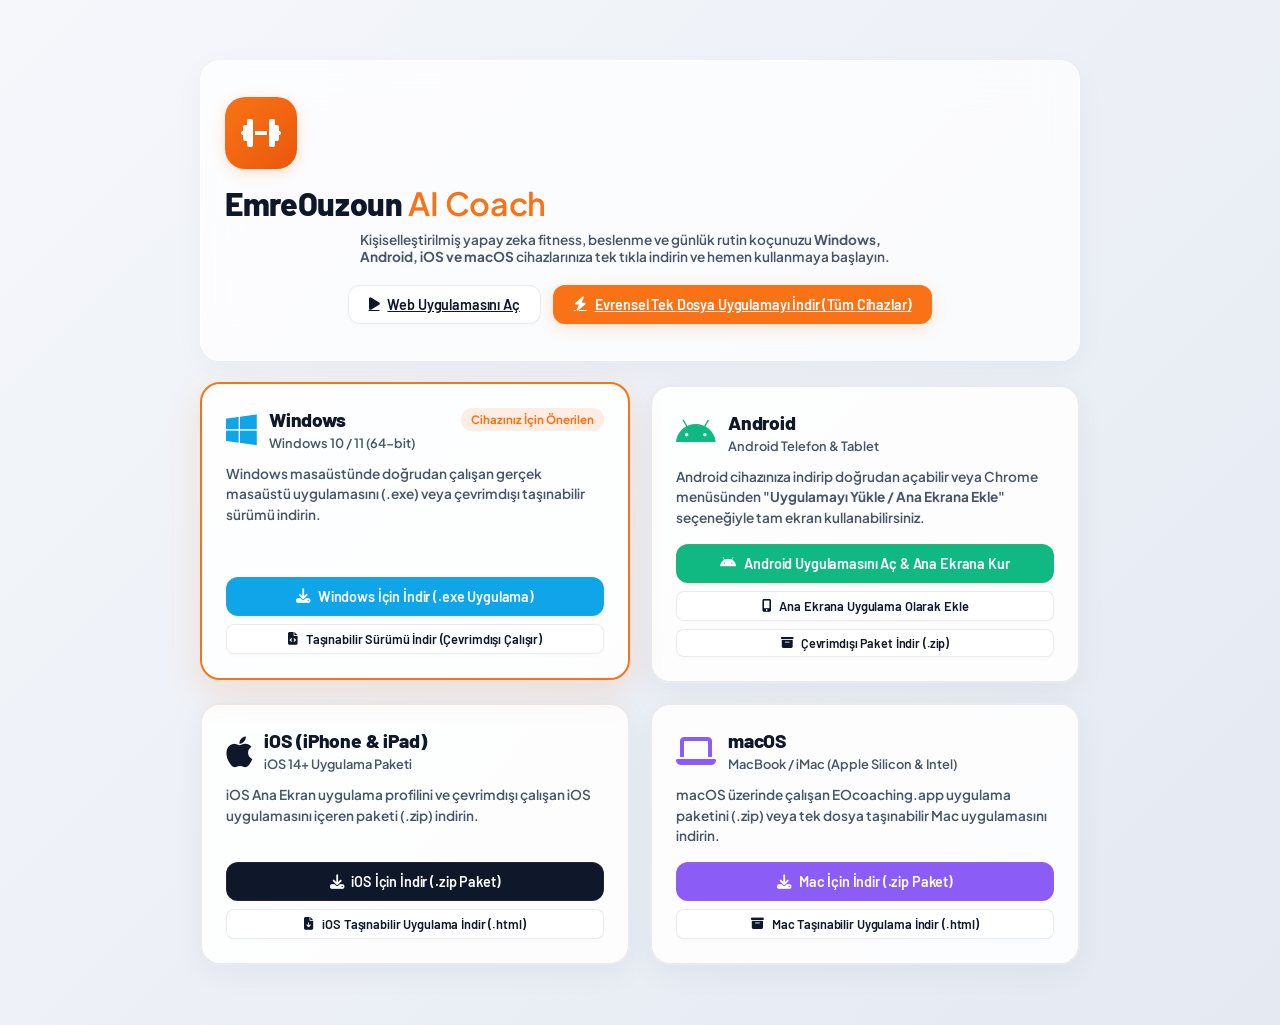
==== commit 15b147eb: "fix: harden Android PWA service worker, mobile layout CSS, and download.html" ====
--- a/download.html
+++ b/download.html
@@ -129,12 +129,15 @@
                     </p>
                 </div>
                 <div style="display:flex; flex-direction:column; gap:8px;">
-                    <a href="/api/download/android" download="EOcoachingAndroid.zip" class="btn btn-primary" style="text-decoration:none; background:#10b981;">
-                        <i class="fa-solid fa-download"></i> Android İçin İndir (.zip Paket)
+                    <a href="https://eocoaching-production.up.railway.app" target="_blank" rel="noopener" class="btn btn-primary" style="text-decoration:none; background:#10b981;">
+                        <i class="fa-brands fa-android"></i> Android Uygulamasını Aç & Ana Ekrana Kur
                     </a>
                     <button type="button" class="btn btn-secondary btn-sm" onclick="installPWAOrGuide('android')">
                         <i class="fa-solid fa-mobile-screen-button"></i> Ana Ekrana Uygulama Olarak Ekle
                     </button>
+                    <a href="/api/download/android" download="EOcoachingAndroid.zip" class="btn btn-secondary btn-sm" style="text-decoration:none; font-size:0.78rem;">
+                        <i class="fa-solid fa-box-archive"></i> Çevrimdışı Paket İndir (.zip)
+                    </a>
                 </div>
             </div>
 
--- a/style.css
+++ b/style.css
@@ -1455,21 +1455,53 @@
     }
     
     .main-content {
-        padding: 16px;
-    }
-    
+        padding: 12px;
+        width: 100%;
+        overflow-x: hidden;
+    }
+
+    .overlay {
+        padding: 10px;
+        align-items: flex-start;
+        overflow-y: auto;
+    }
+
+    .onboarding-card,
+    .modal-card {
+        padding: 18px;
+        margin: 8px auto;
+        max-height: none;
+    }
+
+    .glass-card {
+        padding: 14px;
+    }
+
     .top-header {
         flex-direction: column;
-        gap: 16px;
+        gap: 12px;
         align-items: stretch;
     }
-    
+
     .date-selector {
         justify-content: center;
-    }
-    
+        flex-wrap: wrap;
+    }
+
     .quick-stats {
-        justify-content: space-between;
+        display: grid;
+        grid-template-columns: repeat(2, 1fr);
+        gap: 8px;
+    }
+
+    .social-table th,
+    .social-table td {
+        padding: 8px 6px;
+        font-size: 0.78rem;
+    }
+
+    #social-calendar-grid {
+        gap: 3px !important;
     }
     
     .grid-layout {
@@ -1570,6 +1602,19 @@
     .quiz-options-grid {
         grid-template-columns: 1fr;
     }
+    .dl-modal-grid {
+        grid-template-columns: 1fr !important;
+    }
+    #social-calendar-grid > div {
+        min-height: 52px !important;
+        padding: 4px !important;
+    }
+}
+.dl-modal-grid {
+    display: grid;
+    grid-template-columns: repeat(2, 1fr);
+    gap: 14px;
+    margin-bottom: 18px;
 }
 .option-card {
     background: rgba(255, 255, 255, 0.45);
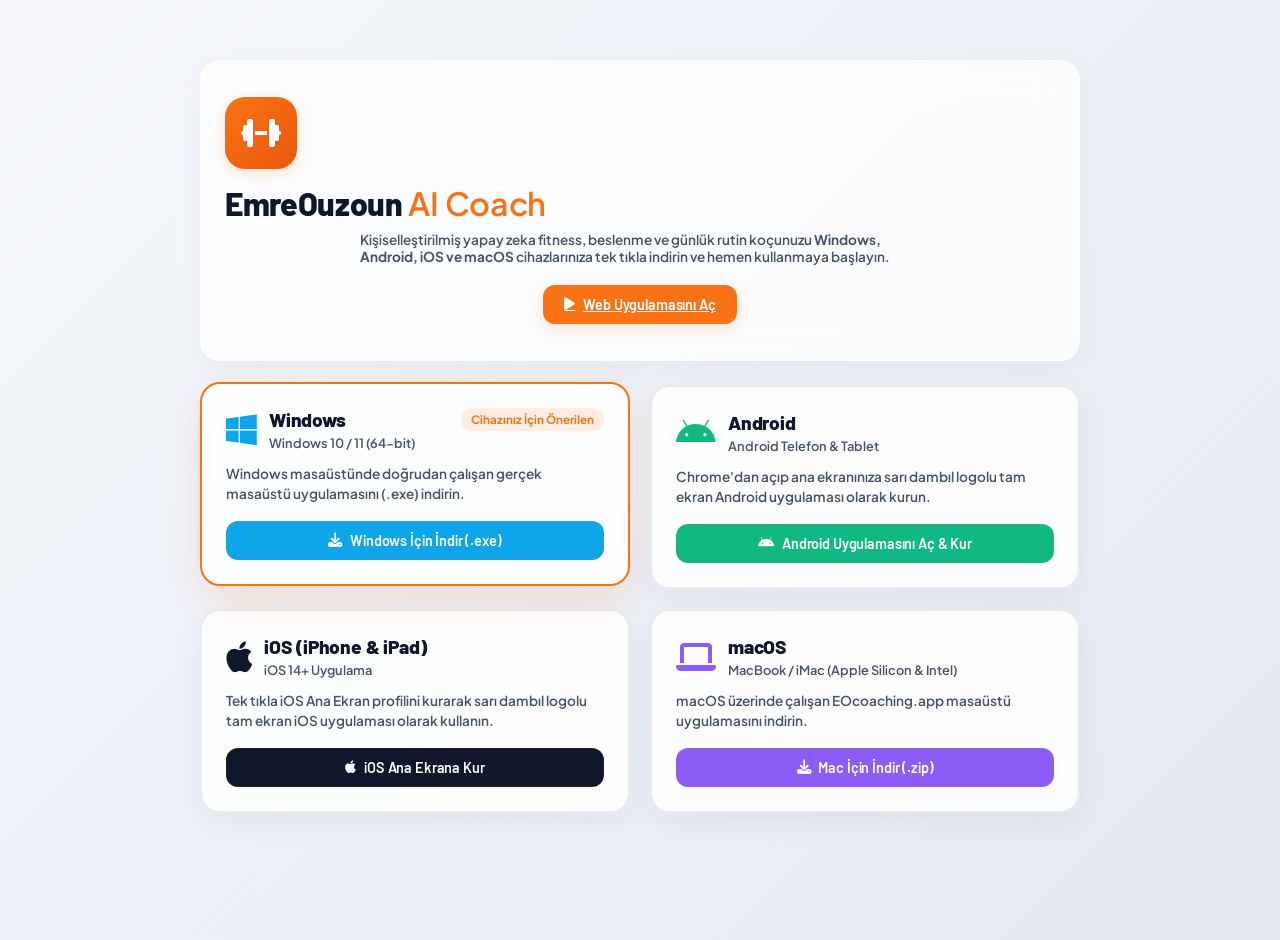
==== commit 39fac85a: "ui: simplify README and download cards to 1 clean option per OS" ====
--- a/download.html
+++ b/download.html
@@ -71,11 +71,8 @@
             </p>
 
             <div style="display:flex; justify-content:center; gap:12px; flex-wrap:wrap;">
-                <a href="/" class="btn btn-secondary">
+                <a href="/" class="btn btn-primary btn-glow">
                     <i class="fa-solid fa-play"></i> Web Uygulamasını Aç
-                </a>
-                <a href="/api/download/standalone" download="EOcoachingPortable.html" class="btn btn-primary btn-glow">
-                    <i class="fa-solid fa-bolt"></i> Evrensel Tek Dosya Uygulamayı İndir (Tüm Cihazlar)
                 </a>
                 <button id="pwa-direct-btn" class="btn btn-success hidden">
                     <i class="fa-solid fa-mobile-screen"></i> Cihaza Doğrudan Kur (PWA)
@@ -98,15 +95,12 @@
                         <span class="badge-rec">Cihazınız İçin Önerilen</span>
                     </div>
                     <p style="font-size:0.85rem; color:var(--text-secondary); margin-top:12px; line-height:1.5;">
-                        Windows masaüstünde doğrudan çalışan gerçek masaüstü uygulamasını (<code>.exe</code>) veya çevrimdışı taşınabilir sürümü indirin.
+                        Windows masaüstünde doğrudan çalışan gerçek masaüstü uygulamasını (<code>.exe</code>) indirin.
                     </p>
                 </div>
                 <div style="display:flex; flex-direction:column; gap:8px;">
                     <a href="/api/download/windows" download="EOcoachingWindows.exe" class="btn btn-primary" style="text-decoration:none; background:#0ea5e9;">
-                        <i class="fa-solid fa-download"></i> Windows İçin İndir (.exe Uygulama)
-                    </a>
-                    <a href="/api/download/standalone" download="EOcoachingWindows.html" class="btn btn-secondary btn-sm" style="text-decoration:none;">
-                        <i class="fa-solid fa-file-code"></i> Taşınabilir Sürümü İndir (Çevrimdışı Çalışır)
+                        <i class="fa-solid fa-download"></i> Windows İçin İndir (.exe)
                     </a>
                 </div>
             </div>
@@ -125,18 +119,12 @@
                         <span class="badge-rec">Cihazınız İçin Önerilen</span>
                     </div>
                     <p style="font-size:0.85rem; color:var(--text-secondary); margin-top:12px; line-height:1.5;">
-                        Android cihazınıza indirip doğrudan açabilir veya Chrome menüsünden <strong>"Uygulamayı Yükle / Ana Ekrana Ekle"</strong> seçeneğiyle tam ekran kullanabilirsiniz.
+                        Chrome'dan açıp ana ekranınıza sarı dambıl logolu tam ekran Android uygulaması olarak kurun.
                     </p>
                 </div>
                 <div style="display:flex; flex-direction:column; gap:8px;">
                     <a href="https://eocoaching-production.up.railway.app" target="_blank" rel="noopener" class="btn btn-primary" style="text-decoration:none; background:#10b981;">
-                        <i class="fa-brands fa-android"></i> Android Uygulamasını Aç & Ana Ekrana Kur
-                    </a>
-                    <button type="button" class="btn btn-secondary btn-sm" onclick="installPWAOrGuide('android')">
-                        <i class="fa-solid fa-mobile-screen-button"></i> Ana Ekrana Uygulama Olarak Ekle
-                    </button>
-                    <a href="/api/download/android" download="EOcoachingAndroid.zip" class="btn btn-secondary btn-sm" style="text-decoration:none; font-size:0.78rem;">
-                        <i class="fa-solid fa-box-archive"></i> Çevrimdışı Paket İndir (.zip)
+                        <i class="fa-brands fa-android"></i> Android Uygulamasını Aç & Kur
                     </a>
                 </div>
             </div>
@@ -149,21 +137,18 @@
                             <i class="fa-brands fa-apple" style="font-size:2.2rem; color:#0f172a;"></i>
                             <div>
                                 <h3 style="font-family:var(--font-header); font-size:1.2rem;">iOS (iPhone & iPad)</h3>
-                                <span style="font-size:0.8rem; color:var(--text-secondary);">iOS 14+ Uygulama Paketi</span>
-                            </div>
-                        </div>
-                        <span class="badge-rec">Cihazınız İçin Önerilen</span>
-                    </div>
-                    <p style="font-size:0.85rem; color:var(--text-secondary); margin-top:12px; line-height:1.5;">
-                        iOS Ana Ekran uygulama profilini ve çevrimdışı çalışan iOS uygulamasını içeren paketi (<code>.zip</code>) indirin.
-                    </p>
-                </div>
-                <div style="display:flex; flex-direction:column; gap:8px;">
-                    <a href="/api/download/ios" download="EOcoachingiOS.zip" class="btn btn-primary" style="text-decoration:none; background:#0f172a;">
-                        <i class="fa-solid fa-download"></i> iOS İçin İndir (.zip Paket)
-                    </a>
-                    <a href="/api/download/standalone" download="EOcoachingiOS.html" class="btn btn-secondary btn-sm" style="text-decoration:none;">
-                        <i class="fa-solid fa-file-arrow-down"></i> iOS Taşınabilir Uygulama İndir (.html)
+                                <span style="font-size:0.8rem; color:var(--text-secondary);">iOS 14+ Uygulama</span>
+                            </div>
+                        </div>
+                        <span class="badge-rec">Cihazınız İçin Önerilen</span>
+                    </div>
+                    <p style="font-size:0.85rem; color:var(--text-secondary); margin-top:12px; line-height:1.5;">
+                        Tek tıkla iOS Ana Ekran profilini kurarak sarı dambıl logolu tam ekran iOS uygulaması olarak kullanın.
+                    </p>
+                </div>
+                <div style="display:flex; flex-direction:column; gap:8px;">
+                    <a href="/api/download/ios-profile" download="EOcoachingiOS.mobileconfig" class="btn btn-primary" style="text-decoration:none; background:#0f172a;">
+                        <i class="fa-brands fa-apple"></i> iOS Ana Ekrana Kur
                     </a>
                 </div>
             </div>
@@ -182,15 +167,12 @@
                         <span class="badge-rec">Cihazınız İçin Önerilen</span>
                     </div>
                     <p style="font-size:0.85rem; color:var(--text-secondary); margin-top:12px; line-height:1.5;">
-                        macOS üzerinde çalışan <code>EOcoaching.app</code> uygulama paketini (<code>.zip</code>) veya tek dosya taşınabilir Mac uygulamasını indirin.
+                        macOS üzerinde çalışan <code>EOcoaching.app</code> masaüstü uygulamasını indirin.
                     </p>
                 </div>
                 <div style="display:flex; flex-direction:column; gap:8px;">
                     <a href="/api/download/mac" download="EOcoachingmacOS.zip" class="btn btn-primary" style="text-decoration:none; background:#8b5cf6;">
-                        <i class="fa-solid fa-download"></i> Mac İçin İndir (.zip Paket)
-                    </a>
-                    <a href="/api/download/standalone" download="EOcoachingmacOS.html" class="btn btn-secondary btn-sm" style="text-decoration:none;">
-                        <i class="fa-solid fa-box-archive"></i> Mac Taşınabilir Uygulama İndir (.html)
+                        <i class="fa-solid fa-download"></i> Mac İçin İndir (.zip)
                     </a>
                 </div>
             </div>
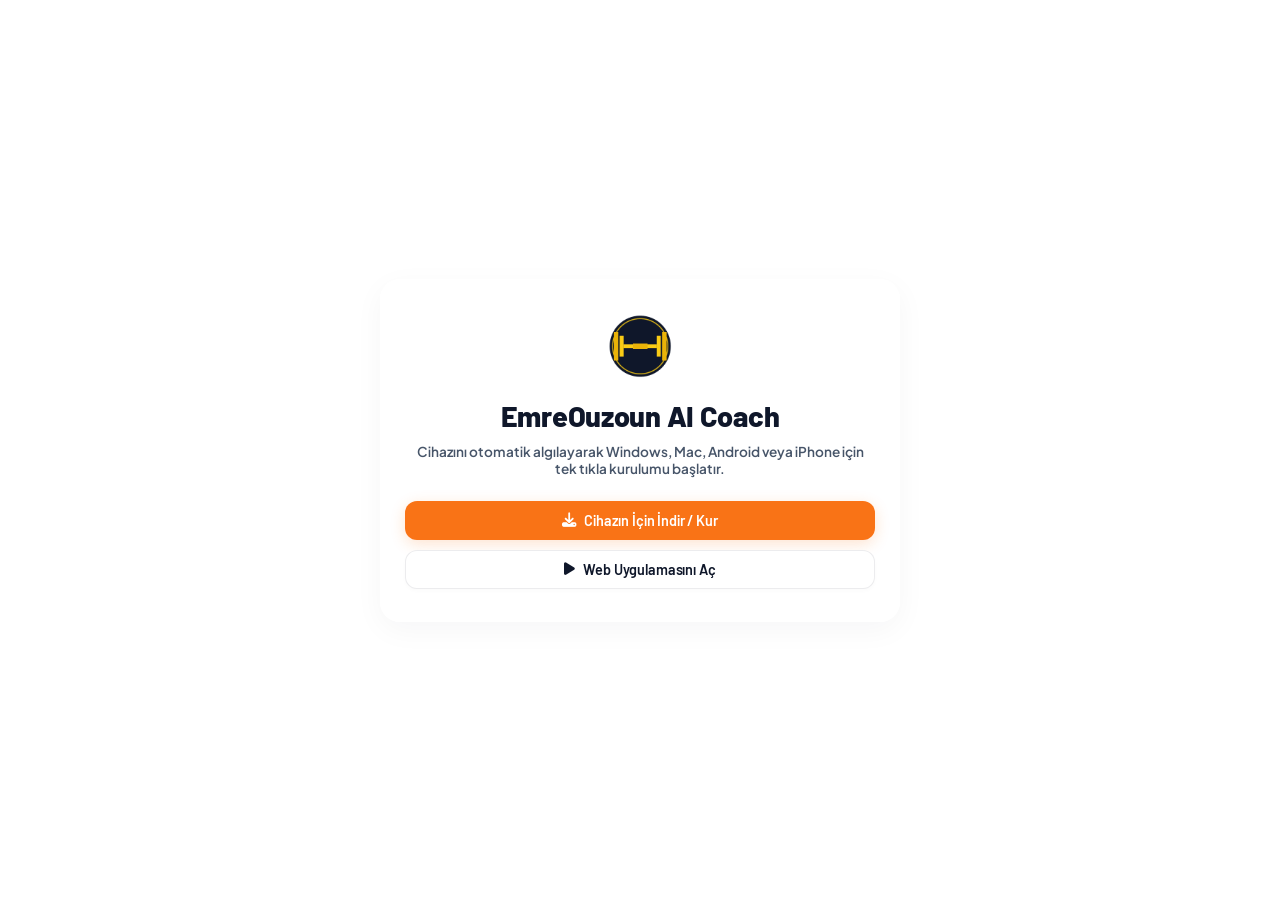
==== commit 58ef6024: "fix: remove duplicate fetch wrapper blocking cloud sync in downloaded app and unify 1-button downloa" ====
--- a/download.html
+++ b/download.html
@@ -3,221 +3,57 @@
 <head>
     <meta charset="UTF-8">
     <meta name="viewport" content="width=device-width, initial-scale=1.0">
-    <title>EmreOuzoun AI Coach — İndir (Windows / Android / iOS / Mac)</title>
-    <meta name="theme-color" content="#f97316">
+    <title>EmreOuzoun AI Coach — İndir / Kur</title>
+    <meta name="theme-color" content="#0f172a">
     <link rel="icon" type="image/png" href="/icons/icon-192.png">
     <link rel="apple-touch-icon" href="/icons/icon-192.png">
     <link rel="manifest" href="manifest.json">
     <link href="https://fonts.googleapis.com/css2?family=Barlow:wght@700;800;900&family=Plus+Jakarta+Sans:wght@600;700;800&display=swap" rel="stylesheet">
     <link rel="stylesheet" href="https://cdnjs.cloudflare.com/ajax/libs/font-awesome/6.4.0/css/all.min.css">
     <link rel="stylesheet" href="style.css">
-    <style>
-        .dl-hero {
-            max-width: 920px;
-            margin: 40px auto;
-            padding: 20px;
-        }
-        .dl-grid {
-            display: grid;
-            grid-template-columns: repeat(2, 1fr);
-            gap: 20px;
-            margin-top: 24px;
-        }
-        @media (max-width: 720px) {
-            .dl-grid {
-                grid-template-columns: 1fr;
-            }
-        }
-        .dl-card {
-            background: rgba(255, 255, 255, 0.88);
-            border: 2px solid rgba(15, 23, 42, 0.08);
-            border-radius: 20px;
-            padding: 24px;
-            display: flex;
-            flex-direction: column;
-            justify-content: space-between;
-            gap: 16px;
-            box-shadow: 0 8px 30px rgba(15, 23, 42, 0.05);
-            transition: transform 0.2s, border-color 0.2s;
-        }
-        .dl-card:hover, .dl-card.recommended {
-            transform: translateY(-3px);
-            border-color: var(--neon-orange);
-            box-shadow: 0 12px 35px rgba(249, 115, 22, 0.15);
-        }
-        .badge-rec {
-            display: none;
-            background: rgba(249, 115, 22, 0.12);
-            color: var(--neon-orange);
-            font-size: 0.72rem;
-            font-weight: 700;
-            padding: 4px 10px;
-            border-radius: 20px;
-        }
-        .dl-card.recommended .badge-rec {
-            display: inline-block;
-        }
-    </style>
 </head>
-<body>
-    <div class="dl-hero">
-        <div class="glass-card text-center" style="padding: 36px 24px;">
-            <div style="width:72px; height:72px; border-radius:20px; background:linear-gradient(135deg, var(--neon-orange), #ea580c); color:#fff; display:inline-flex; align-items:center; justify-content:center; font-size:2rem; margin-bottom:14px; box-shadow:var(--shadow-orange);">
-                <i class="fa-solid fa-dumbbell"></i>
-            </div>
-            <h1 style="font-family:var(--font-header); font-size:2rem; font-weight:800;">EmreOuzoun <span class="text-neon-orange">AI Coach</span></h1>
-            <p class="subtitle" style="max-width:560px; margin:8px auto 20px;">
-                Kişiselleştirilmiş yapay zeka fitness, beslenme ve günlük rutin koçunuzu <strong>Windows, Android, iOS ve macOS</strong> cihazlarınıza tek tıkla indirin ve hemen kullanmaya başlayın.
-            </p>
-
-            <div style="display:flex; justify-content:center; gap:12px; flex-wrap:wrap;">
-                <a href="/" class="btn btn-primary btn-glow">
-                    <i class="fa-solid fa-play"></i> Web Uygulamasını Aç
-                </a>
-                <button id="pwa-direct-btn" class="btn btn-success hidden">
-                    <i class="fa-solid fa-mobile-screen"></i> Cihaza Doğrudan Kur (PWA)
-                </button>
-            </div>
-        </div>
-
-        <div class="dl-grid">
-            <!-- Windows -->
-            <div class="dl-card" id="card-windows">
-                <div>
-                    <div style="display:flex; justify-content:space-between; align-items:flex-start;">
-                        <div style="display:flex; align-items:center; gap:12px;">
-                            <i class="fa-brands fa-windows" style="font-size:2.2rem; color:#0ea5e9;"></i>
-                            <div>
-                                <h3 style="font-family:var(--font-header); font-size:1.2rem;">Windows</h3>
-                                <span style="font-size:0.8rem; color:var(--text-secondary);">Windows 10 / 11 (64-bit)</span>
-                            </div>
-                        </div>
-                        <span class="badge-rec">Cihazınız İçin Önerilen</span>
-                    </div>
-                    <p style="font-size:0.85rem; color:var(--text-secondary); margin-top:12px; line-height:1.5;">
-                        Windows masaüstünde doğrudan çalışan gerçek masaüstü uygulamasını (<code>.exe</code>) indirin.
-                    </p>
-                </div>
-                <div style="display:flex; flex-direction:column; gap:8px;">
-                    <a href="/api/download/windows" download="EOcoachingWindows.exe" class="btn btn-primary" style="text-decoration:none; background:#0ea5e9;">
-                        <i class="fa-solid fa-download"></i> Windows İçin İndir (.exe)
-                    </a>
-                </div>
-            </div>
-
-            <!-- Android -->
-            <div class="dl-card" id="card-android">
-                <div>
-                    <div style="display:flex; justify-content:space-between; align-items:flex-start;">
-                        <div style="display:flex; align-items:center; gap:12px;">
-                            <i class="fa-brands fa-android" style="font-size:2.2rem; color:#10b981;"></i>
-                            <div>
-                                <h3 style="font-family:var(--font-header); font-size:1.2rem;">Android</h3>
-                                <span style="font-size:0.8rem; color:var(--text-secondary);">Android Telefon & Tablet</span>
-                            </div>
-                        </div>
-                        <span class="badge-rec">Cihazınız İçin Önerilen</span>
-                    </div>
-                    <p style="font-size:0.85rem; color:var(--text-secondary); margin-top:12px; line-height:1.5;">
-                        Chrome'dan açıp ana ekranınıza sarı dambıl logolu tam ekran Android uygulaması olarak kurun.
-                    </p>
-                </div>
-                <div style="display:flex; flex-direction:column; gap:8px;">
-                    <a href="https://eocoaching-production.up.railway.app" target="_blank" rel="noopener" class="btn btn-primary" style="text-decoration:none; background:#10b981;">
-                        <i class="fa-brands fa-android"></i> Android Uygulamasını Aç & Kur
-                    </a>
-                </div>
-            </div>
-
-            <!-- iOS -->
-            <div class="dl-card" id="card-ios">
-                <div>
-                    <div style="display:flex; justify-content:space-between; align-items:flex-start;">
-                        <div style="display:flex; align-items:center; gap:12px;">
-                            <i class="fa-brands fa-apple" style="font-size:2.2rem; color:#0f172a;"></i>
-                            <div>
-                                <h3 style="font-family:var(--font-header); font-size:1.2rem;">iOS (iPhone & iPad)</h3>
-                                <span style="font-size:0.8rem; color:var(--text-secondary);">iOS 14+ Uygulama</span>
-                            </div>
-                        </div>
-                        <span class="badge-rec">Cihazınız İçin Önerilen</span>
-                    </div>
-                    <p style="font-size:0.85rem; color:var(--text-secondary); margin-top:12px; line-height:1.5;">
-                        Tek tıkla iOS Ana Ekran profilini kurarak sarı dambıl logolu tam ekran iOS uygulaması olarak kullanın.
-                    </p>
-                </div>
-                <div style="display:flex; flex-direction:column; gap:8px;">
-                    <a href="/api/download/ios-profile" download="EOcoachingiOS.mobileconfig" class="btn btn-primary" style="text-decoration:none; background:#0f172a;">
-                        <i class="fa-brands fa-apple"></i> iOS Ana Ekrana Kur
-                    </a>
-                </div>
-            </div>
-
-            <!-- macOS -->
-            <div class="dl-card" id="card-mac">
-                <div>
-                    <div style="display:flex; justify-content:space-between; align-items:flex-start;">
-                        <div style="display:flex; align-items:center; gap:12px;">
-                            <i class="fa-solid fa-laptop" style="font-size:2rem; color:#8b5cf6;"></i>
-                            <div>
-                                <h3 style="font-family:var(--font-header); font-size:1.2rem;">macOS</h3>
-                                <span style="font-size:0.8rem; color:var(--text-secondary);">MacBook / iMac (Apple Silicon & Intel)</span>
-                            </div>
-                        </div>
-                        <span class="badge-rec">Cihazınız İçin Önerilen</span>
-                    </div>
-                    <p style="font-size:0.85rem; color:var(--text-secondary); margin-top:12px; line-height:1.5;">
-                        macOS üzerinde çalışan <code>EOcoaching.app</code> masaüstü uygulamasını indirin.
-                    </p>
-                </div>
-                <div style="display:flex; flex-direction:column; gap:8px;">
-                    <a href="/api/download/mac" download="EOcoachingmacOS.zip" class="btn btn-primary" style="text-decoration:none; background:#8b5cf6;">
-                        <i class="fa-solid fa-download"></i> Mac İçin İndir (.zip)
-                    </a>
-                </div>
-            </div>
+<body style="background: var(--bg-gradient); min-height: 100vh; display:flex; align-items:center; justify-content:center; padding: 20px;">
+    <div class="glass-card animate-scale-up" style="max-width:520px; width:100%; text-align:center; padding:32px 24px;">
+        <img src="/icons/icon-192.png" alt="EOCoaching" style="width:68px; height:68px; border-radius:50%; margin-bottom:14px;">
+        <h1 style="font-family:var(--font-header); font-size:1.8rem; margin-bottom:10px;">EmreOuzoun AI Coach</h1>
+        <p class="subtitle" style="margin-bottom:24px;">
+            Cihazını otomatik algılayarak Windows, Mac, Android veya iPhone için tek tıkla kurulumu başlatır.
+        </p>
+        <div style="display:flex; flex-direction:column; gap:10px;">
+            <button type="button" id="btn-smart-dl" class="btn btn-primary btn-glow" style="width:100%;">
+                <i class="fa-solid fa-download"></i> Cihazın İçin İndir / Kur
+            </button>
+            <a href="/" class="btn btn-secondary" style="width:100%; text-decoration:none;">
+                <i class="fa-solid fa-play"></i> Web Uygulamasını Aç
+            </a>
         </div>
     </div>
 
     <script>
-        // Cihaz işletim sistemini algıla ve önerilen kartı vurgula
-        const ua = navigator.userAgent || "";
-        if (/android/i.test(ua)) {
-            document.getElementById("card-android")?.classList.add("recommended");
-        } else if (/iPad|iPhone|iPod/.test(ua)) {
-            document.getElementById("card-ios")?.classList.add("recommended");
-        } else if (/Macintosh|Mac OS X/.test(ua)) {
-            document.getElementById("card-mac")?.classList.add("recommended");
-        } else {
-            document.getElementById("card-windows")?.classList.add("recommended");
-        }
-
         let deferredPrompt = null;
-        const pwaDirectBtn = document.getElementById("pwa-direct-btn");
-
         window.addEventListener("beforeinstallprompt", (e) => {
             e.preventDefault();
             deferredPrompt = e;
-            pwaDirectBtn?.classList.remove("hidden");
         });
 
-        pwaDirectBtn?.addEventListener("click", async () => {
-            if (!deferredPrompt) return;
-            deferredPrompt.prompt();
-            await deferredPrompt.userChoice;
-            deferredPrompt = null;
-            pwaDirectBtn.classList.add("hidden");
+        document.getElementById("btn-smart-dl").addEventListener("click", async () => {
+            const ua = navigator.userAgent || "";
+            if (/android/i.test(ua)) {
+                if (deferredPrompt) {
+                    deferredPrompt.prompt();
+                    await deferredPrompt.userChoice;
+                    deferredPrompt = null;
+                } else {
+                    alert("Android Ana Ekrana Kurulum:\nChrome sağ üst köşedeki (⋮) menüsünden 'Uygulamayı Yükle / Ana ekrana ekle' seçeneğine dokunun.");
+                }
+            } else if (/iphone|ipad|ipod/i.test(ua)) {
+                window.location.href = "/api/download/ios-profile";
+            } else if (/macintosh|mac os x/i.test(ua)) {
+                window.location.href = "/api/download/mac";
+            } else {
+                window.location.href = "/api/download/windows";
+            }
         });
-
-        function installPWAOrGuide(platform) {
-            if (deferredPrompt) {
-                deferredPrompt.prompt();
-                return;
-            }
-            if (platform === "android") {
-                alert("Android Kurulumu:\n1. Üstteki 'Android İçin İndir' butonuna tıklayıp uygulamayı indirin VEYA\n2. Tarayıcınızın sağ üst köşesindeki (⋮) menüsünden 'Uygulamayı Yükle / Ana ekrana ekle' seçeneğine dokunun.");
-            }
-        }
     </script>
 </body>
 </html>
